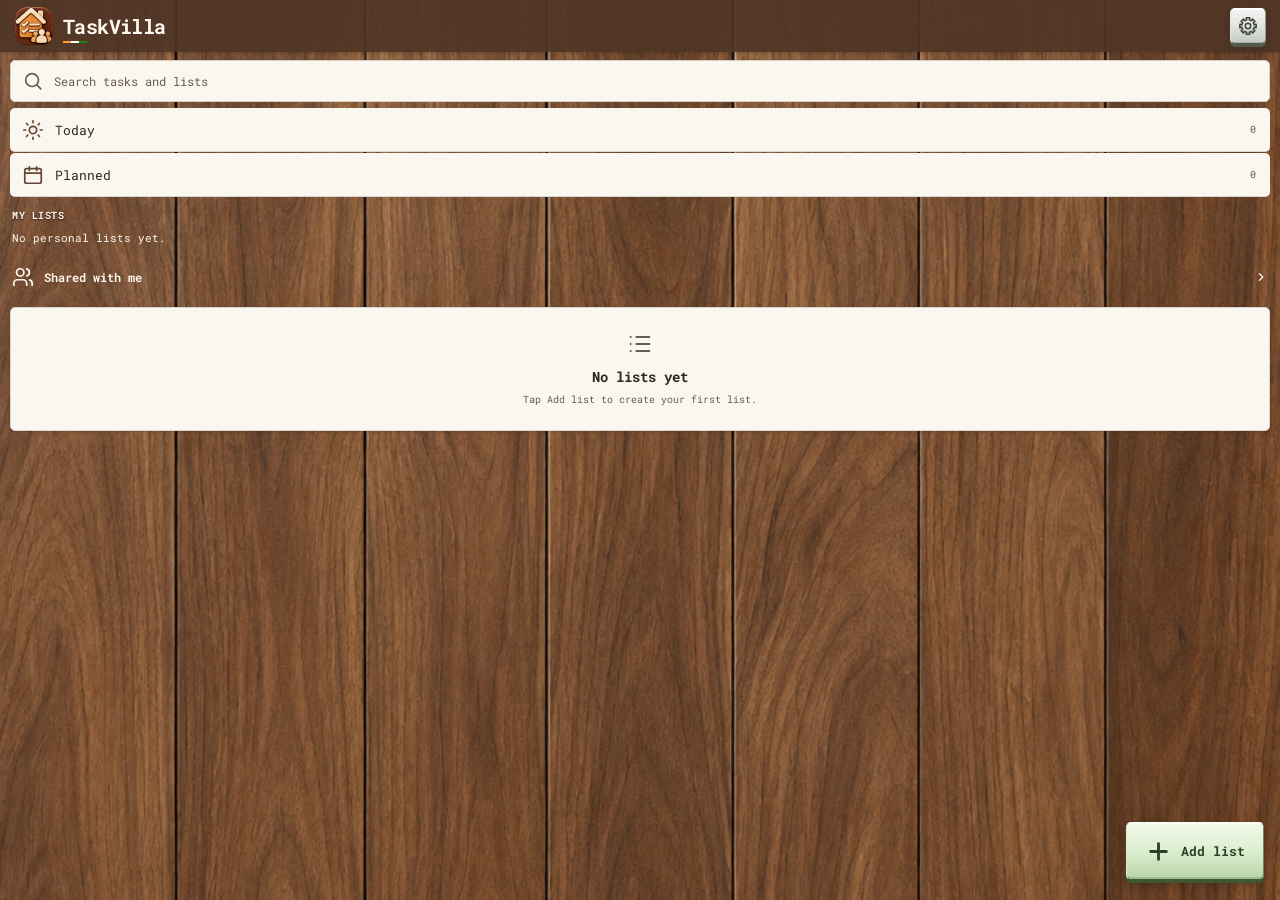
==== android/assets/ui/index.html @ 95e81602 "Publish Android application source and preserved versioned APKs" ====
<!doctype html>
<html lang="en">
<head><meta name="author" content="Aniruddha DuttaChowdhury"><meta name="application-name" content="TaskVilla"><meta name="application-id" content="app.adc.taskvilla"><meta charset="utf-8"><meta name="viewport" content="width=device-width,initial-scale=1"><title>TaskVilla — Mobile UI review</title><link rel="icon" href="assets/taskvilla-icon.png"><link rel="stylesheet" href="styles.css"></head>
<body>
<div id="app"></div>
<script src="assets/emoji-catalogue.js"></script>
<script src="app.js"></script>
</body></html>
---- android/assets/ui/styles.css ----
@font-face{font-family:'Roboto Mono';src:url('assets/fonts/RobotoMono-Variable.ttf') format('truetype');font-style:normal;font-weight:100 700;font-display:swap}
:root{--saffron:#ff9933;--green:#138808;--navy:#000080;--ink:#19251f;--muted:#667269;--line:#e4e9e1;--primary:#a94b00;--white:#fff}
*{box-sizing:border-box}body{margin:0;background:#e9ece7;color:var(--ink);font-family:'Roboto Mono',monospace}button,input,textarea,select{font:inherit}button{cursor:pointer}button,input,textarea,select{outline-offset:3px}button:focus-visible,input:focus-visible,textarea:focus-visible,select:focus-visible{outline:2px solid var(--navy)}button{color:inherit}#app{display:flex;align-items:center;flex-direction:column;padding:18px 0 30px}.preview-tools{display:flex;align-items:center;justify-content:space-between;width:390px;gap:10px;margin-bottom:12px;font-size:10px;color:#526055;letter-spacing:1px}.preview-tools select{max-width:170px;border:1px solid #ccd5c9;padding:7px;border-radius:6px;background:white;font-size:12px;letter-spacing:0}
.device{width:390px;height:844px;border-radius:32px;overflow:hidden;position:relative;background:linear-gradient(180deg,#ff9933 0,#ffb56b 115px,#fff7ed 185px,#fff 310px,#f4f9f2 70%,#e3f0df 100%);box-shadow:0 20px 70px #17351e25;border:1px solid #d0dacd}.status{height:48px;padding:14px 24px 0;display:flex;align-items:flex-start;justify-content:space-between;font-size:12px;color:#17251b}.status span{display:flex;align-items:center;gap:5px}.ic{display:inline-block;width:22px;height:22px;vertical-align:middle;flex-shrink:0}.ic.sm{width:14px;height:14px}.ic.xl{width:42px;height:42px}.mobile-content{height:calc(100% - 48px);overflow:auto;scrollbar-width:none;padding-bottom:40px}.mobile-content::-webkit-scrollbar{display:none}.home-indicator{position:absolute;bottom:10px;left:145px;width:100px;height:4px;border-radius:4px;background:#62746170;pointer-events:none}.mobile-header,.brand-header{display:flex;align-items:center;gap:10px;padding:12px 18px 15px;min-height:68px}.mobile-header h1,.brand-header h1{font-size:23px;font-weight:720;letter-spacing:-.6px;flex:1;margin:0}.icon-btn{width:40px;height:40px;border:0;border-radius:10px;background:transparent;display:flex;justify-content:center;align-items:center}.icon-btn:hover{background:#ffffff65}.icon-spacer{width:20px}.brand-header img{height:36px;width:36px;border-radius:10px}.brand-header{padding:12px 22px 20px}.brand-header h1{font-size:25px}.search-entry{display:flex;align-items:center;gap:10px;margin:0 20px 22px;border:1px solid #fff9;border-radius:10px;background:#ffffffc9;padding:12px;width:350px;text-align:left;font-size:13px;color:#667269}.nav-section,.section-label{display:block;font-size:10px;letter-spacing:1.6px;font-weight:750;color:#667269;margin:19px 22px 9px}.navigation-row{display:flex;align-items:center;gap:12px;background:transparent;border:0;width:100%;text-align:left;padding:11px 22px;font-size:15px;min-height:50px}.navigation-row>span:nth-child(2){flex:1}.navigation-row small{background:#e4ebe0;border-radius:8px;padding:3px 7px;font-size:11px}.navigation-row:hover{background:#fff7ed}.nav-symbol{width:30px;height:30px;display:flex;align-items:center;justify-content:center;color:#a94b00}.nav-symbol.green{color:#138808;background:#e5f1df;border-radius:8px}.mini-members{display:flex}.avatar{width:29px;height:29px;object-fit:cover;border-radius:50%;border:2px solid white;flex-shrink:0}.avatar.sm{width:25px;height:25px}.avatar.lg{width:47px;height:47px}.mini-members .avatar+.avatar{margin-left:-9px}.section-link{margin:17px 20px 8px;width:350px;display:flex;align-items:center;gap:10px;border:0;border-top:1px solid var(--line);padding:20px 0 6px;background:transparent;font-size:14px;font-weight:650}.section-link .ic:last-child{margin-left:auto}.add-list{border:0;background:transparent;display:flex;gap:12px;align-items:center;color:#a94b00;font-weight:650;font-size:14px;padding:17px 24px}.quiet-footer{text-align:center;font-size:11px;color:#667269;margin:24px 0}.list-caption,.context-label{font-size:12px;margin:0 24px 20px;color:#526347}.context-label{margin-bottom:12px}.list-stack{padding:0 14px}.inline-add{display:flex;align-items:center;gap:11px;background:#ffffffea;border:1px solid white;padding:14px 12px;width:100%;text-align:left;border-radius:9px;margin-bottom:10px;font-size:14px;color:#60705f;min-height:49px}.task-row{display:flex;gap:10px;align-items:center;background:#fffffff2;border:1px solid #e0e8dc;border-radius:8px;margin-bottom:5px;min-height:48px;padding:9px 10px}.check{display:flex;align-items:center;justify-content:center;width:22px;height:22px;background:white;border:1.4px solid #839180;border-radius:5px;flex-shrink:0;padding:0}.check.checked{background:#138808;border-color:#138808;color:white}.check .ic{width:17px;height:17px}.task-text{flex:1;min-width:0;text-align:left;background:transparent;border:0;padding:3px 0}.task-text strong{font-size:14px;font-weight:540;line-height:1.3;display:block;overflow-wrap:anywhere}.task-text small{display:flex;align-items:center;gap:4px;font-size:10px;color:#71806a;margin-top:5px}.star{width:32px;height:32px;font-size:27px;border:0;background:transparent;color:#839180;padding:0;flex-shrink:0}.star.on{color:#b36500}.done .task-text strong{text-decoration:line-through;color:#8b9588}.done{background:#f4f8f1db}.completed-heading{border:0;background:#edf5e8b3;border-radius:5px;padding:7px 10px;color:#45603a;font-size:11px;margin:16px 0 8px;display:flex;align-items:center;gap:6px}.list-bottom{display:flex;gap:8px;align-items:center;justify-content:center;border:0;background:transparent;color:#116c08;font-size:12px;margin:22px auto}.empty-message{text-align:center;color:#71836b;padding:85px 20px}.empty-message h2{font-size:20px}.empty-message p{font-size:13px}.detail-sheet{margin:0 18px;padding:0 4px}.detail-field{display:flex;gap:12px;padding:13px 0;border-bottom:1px solid var(--line)}.field-icon{color:#34542b;padding-top:2px;width:24px}.detail-field>div{flex:1;min-width:0}.detail-field label{font-size:12px;color:#526347;display:block;margin:0 0 6px}.detail-field input:not([type=file]),.detail-field select,.detail-field textarea{display:block;width:100%;border:0;background:#ffffff8f;border-radius:5px;padding:7px 4px;color:#19251f;font-size:14px;min-height:32px}.detail-field textarea{resize:vertical;min-height:49px;line-height:1.45}.task-title-edit{display:flex;gap:12px;align-items:center;margin:17px 22px}.task-title-edit input{background:transparent;border:0;width:100%;font-weight:700;font-size:20px;padding:6px 0}.large-input{border:1px solid #d7e0d1;background:#fff;border-radius:8px;padding:13px 12px;width:100%;font-size:16px;margin:8px 0;min-height:47px}.important-option{display:flex;align-items:center;gap:9px;font-size:12px;margin:12px 0}.important-option span{font-size:21px;color:#b36500}input[type=checkbox]{accent-color:#138808;width:20px;height:20px}.file-picker{position:relative;border:1px dashed #a6b59f;padding:10px;border-radius:6px;color:#138808!important;font-size:13px!important;overflow:hidden}.file-picker input{position:absolute;inset:0;opacity:0;width:100%;cursor:pointer}.sticky-action{padding:17px 22px 22px;background:#e8f2e3}.button-primary{border:0;border-radius:9px;background:#a94b00;color:white;font-weight:650;font-size:14px;min-height:47px;padding:13px 15px;display:flex;justify-content:center;align-items:center;gap:9px;width:100%;margin:10px 0}.delete-task{display:flex;gap:10px;align-items:center;border:0;background:transparent;color:#ae3124;padding:18px 0;font-size:13px}.page-intro{font-size:13px;line-height:1.6;color:#65735e;margin:0 24px 22px}.detail-sheet .page-intro{margin:0 0 20px}.notice-card{display:flex;align-items:flex-start;gap:12px;background:#f0f7eb;border:1px solid #d5e7cb;margin:19px 20px;border-radius:10px;padding:14px;color:#2c5320}.notice-card p{margin:0;font-size:12px;line-height:1.6}.detail-sheet .notice-card{margin:20px 0}.helper{font-size:11px;color:#65735e;line-height:1.7;margin:14px 0}.colour-options{display:flex;gap:18px;padding:14px 0 20px}.colour{height:29px;width:29px;border:2px solid white;border-radius:50%}.colour.saffron{background:#ff9933}.colour.green{background:#138808}.colour.navy{background:#000080}.colour.selected{outline:2px solid #a94b00;outline-offset:3px}.detail-sheet .section-label{margin:22px 0 10px}.icon-options{display:grid;grid-template-columns:repeat(4,1fr);gap:9px;margin:12px 0 27px}.icon-options button{border:1px solid #dfe7da;background:#f5f8f1;border-radius:10px;padding:13px;color:#34542b}.icon-options .selected{border-color:#a94b00;background:#fff0db;color:#a94b00}.share-switch{display:flex;align-items:center;gap:10px;border-top:1px solid var(--line);border-bottom:1px solid var(--line);padding:18px 0;font-size:14px}.share-switch input{margin-left:auto}.feature-symbol{color:#138808;margin:30px 0 17px}.detail-sheet h2{font-size:24px;letter-spacing:-.7px}.invite-code{padding:21px;background:#fff2e2;border-radius:10px;border:1px solid #edd8ba;margin-bottom:22px}.invite-code small{font-size:10px;letter-spacing:1px;color:#855a2d}.invite-code strong{display:block;color:#000080;font-size:29px;letter-spacing:4px;margin-top:12px}.plain-action,.plain-row{display:flex;align-items:center;gap:10px;justify-content:space-between;width:100%;background:transparent;border:0;border-bottom:1px solid var(--line);padding:17px 0;font-size:13px}.plain-row strong{margin-left:auto;font-size:12px;color:#138808}.member-entry{display:flex;align-items:center;gap:12px;padding:18px 0;border-bottom:1px solid var(--line)}.member-entry strong{font-size:13px;flex:1;font-weight:600}.member-entry small{color:#667269;font-size:11px}.member-entry>div small{display:block;margin-top:5px}.member-entry .avatar{width:38px;height:38px}.onboarding{padding:25px 26px}.onboarding>img:first-child{width:47px;height:47px}.onboarding h1{font-size:37px;line-height:1.15;letter-spacing:-1.2px}.onboarding p{font-size:14px;line-height:1.6;color:#4b6043}.onboarding .hero-art{width:100%;height:245px;object-fit:contain;margin:5px 0}.onboarding h2{font-size:21px}.signin-logo{width:54px;height:54px;margin:30px 0 12px}.toast{position:fixed;bottom:35px;max-width:350px;background:#24451b;color:white;padding:14px 20px;border-radius:10px;z-index:10;font-size:13px}
body.capture{width:390px;height:844px;overflow:hidden;background:white}.capture #app{padding:0}.capture .device{border:0;border-radius:0;box-shadow:none}
@media(max-width:430px){body{background:white}#app{padding:0}.preview-tools{width:100%;padding:8px 10px;margin:0;background:#f4f7f0}.device{width:100vw;height:calc(100dvh - 47px);min-height:650px;border-radius:0;border:0;box-shadow:none}.search-entry,.section-link{width:calc(100% - 40px)}.home-indicator{left:calc(50% - 50px)}}

.sticky-action{position:absolute;bottom:20px;left:0;right:0;padding:8px 22px;background:#e8f2e3f5;z-index:5;border-top:1px solid #dce8d6}.inner-screen:has(.sticky-action) .mobile-content{padding-bottom:130px}.list-screen .mobile-header h1{color:var(--list-accent)}.detail-field{padding:11px 0}

.join-list-button{display:flex;align-items:center;gap:10px;width:calc(100% - 40px);margin:18px 20px 5px;padding:13px;border:1px solid #b6cdb0;border-radius:9px;background:#f0f8eb;color:#116c08;font-size:13px;font-weight:650;text-align:left}.sample-invitation-link{display:flex;align-items:center;gap:6px;margin:3px 22px 12px;padding:8px 0;background:transparent;border:0;font-size:11px;color:#64765b}.pending-list-row{display:flex;gap:12px;align-items:center;width:calc(100% - 40px);margin:10px 20px;padding:14px;border:1px solid #edcd9c;background:#fff3e2;border-radius:9px;text-align:left;color:#875015}.pending-list-row span{flex:1;font-size:14px}.pending-list-row small{display:block;margin-top:4px;font-size:11px}.code-input{letter-spacing:4px;font-size:23px;text-transform:uppercase}.field-error{font-size:12px;color:#a52d21;line-height:1.5;min-height:18px;margin:5px 0}.invitation-card{border:1px solid #d9e5d2;border-radius:12px;background:#ffffffa6;padding:18px;margin:17px 0}.invitation-card .feature-symbol{margin:0;color:#138808}.invitation-card h2{margin:14px 0 18px}.invitation-owner{display:flex;gap:10px;align-items:center}.invitation-owner strong{display:block;font-size:13px}.invitation-owner small{display:block;font-size:11px;color:#667269;margin-top:4px}.permission-summary{display:flex;gap:10px;border-top:1px solid #e0e9db;padding-top:15px;margin-top:18px;color:#34582b}.permission-summary strong{font-size:12px}.permission-summary p{font-size:12px;line-height:1.6;margin:6px 0 0}.status-badge{width:76px;height:76px;display:flex;justify-content:center;align-items:center;border-radius:50%;margin:28px 0 23px}.status-badge.pending{background:#fff0d5;color:#945700}.status-badge.approved{background:#dcefd3;color:#138808}.status-badge.unavailable{background:#f7e5dd;color:#a94722}.request-summary{border:1px solid #dbe4d5;border-radius:10px;padding:18px;background:#ffffffad}.request-summary>strong{display:block;margin-bottom:15px}.request-summary span{display:flex;justify-content:space-between;font-size:12px;padding:9px 0;color:#65735e}.request-summary b{color:#34582b;font-weight:600}.simulate-button{border:1px solid #aebca7;background:white;border-radius:6px;padding:6px;font-size:10px;color:#34582b;letter-spacing:0}.preview-tools:has(.simulate-button){flex-wrap:wrap}.sticky-action .plain-action{justify-content:center;border:0;padding:8px;color:#65735e}

.mobile-header h1{font-size:20px;min-width:0;overflow-wrap:anywhere}.detail-sheet h2{font-size:22px}.status-badge+h2{font-size:21px}.plain-row strong{font-size:11px}.member-entry strong{min-width:0;overflow-wrap:anywhere}.preview-tools{letter-spacing:0}.onboarding h1{font-size:33px}

/* Installed Android review build uses the real system status/navigation bars. */
body{background:#fff}#app{padding:0;display:block}.device{width:100vw;height:100dvh;min-height:0;border-radius:0;border:0;box-shadow:none}.device .status,.home-indicator{display:none}.mobile-content{height:100%;padding-bottom:25px}.sticky-action{bottom:0}.preview-tools{display:none}.inner-screen:has(.sticky-action) .mobile-content{padding-bottom:150px}.mobile-header{padding-top:14px}.notice-card p{overflow-wrap:anywhere}

/* taskvilla 0.2: compact mobile rhythm; keep practical touch targets. */
.brand-header{padding:8px 16px 10px;gap:9px;min-height:54px}.brand-header h1{font-size:22px}.brand-header img{width:30px;height:30px}.mobile-header{padding:7px 12px 8px;min-height:54px;gap:7px}.mobile-header h1{font-size:18px}.icon-btn{width:40px;height:40px}.search-entry{margin:0 16px 10px;padding:9px 11px;width:calc(100% - 32px);font-size:12px;min-height:42px}.nav-section{margin:12px 18px 5px;font-size:9px;letter-spacing:1px}.navigation-row{padding:7px 16px;gap:9px;min-height:44px;font-size:13px}.nav-symbol{width:27px;height:27px}.navigation-row small{font-size:10px;padding:2px 5px}.section-link{margin:10px 16px 3px;padding:13px 0 5px;width:calc(100% - 32px);font-size:12px}.mobile-content{padding-bottom:24px}.navigation-screen .mobile-content,.shared-lists-screen .mobile-content{padding-bottom:100px}.create-list-fab{position:absolute;bottom:22px;right:18px;z-index:8;width:56px;height:56px;display:flex;align-items:center;justify-content:center;border:0;border-radius:18px;background:#138808;color:white;box-shadow:0 5px 15px #183d2840}.create-list-fab .ic{width:27px;height:27px}.empty-inline{margin:7px 19px;font-size:11px;color:#697663}.first-run-empty{text-align:center;padding:24px 28px;color:#596e4c}.first-run-empty>.ic{width:33px;height:33px;color:#138808}.first-run-empty h2{font-size:15px;line-height:1.5;margin:12px 0 6px}.first-run-empty p{font-size:11px;line-height:1.6;margin:0}.local-owner{display:flex;align-items:center;justify-content:center;width:30px;height:30px;border-radius:50%;background:#e7f2e0;color:#138808}.list-caption,.context-label{font-size:10px;margin:0 18px 10px}.list-stack{padding:0 10px}.inline-add{min-height:44px;padding:10px;font-size:12px;margin-bottom:6px}.task-row{min-height:44px;padding:7px 9px;gap:8px;margin-bottom:3px;border-radius:7px}.task-text strong{font-size:12px}.task-text small{font-size:9px;margin-top:3px}.star{font-size:24px;width:32px;height:32px}.detail-sheet{margin:0 14px;padding:0 3px}.detail-field{padding:8px 0;gap:9px}.detail-field label{font-size:10px;margin-bottom:3px}.detail-field input:not([type=file]),.detail-field select,.detail-field textarea{font-size:12px;padding:5px 3px;min-height:32px}.detail-field textarea{min-height:40px}.task-title-edit{margin:10px 17px;gap:9px}.task-title-edit input{font-size:17px;padding:4px 0}.large-input{font-size:13px;padding:10px;min-height:42px;margin:5px 0}.important-option{font-size:11px;margin:7px 0}.button-primary{min-height:44px;padding:10px 12px;font-size:12px;margin:6px 0}.sticky-action{padding:6px 16px}.inner-screen:has(.sticky-action) .mobile-content{padding-bottom:100px}.detail-sheet h2{font-size:18px;margin:14px 0 10px}.page-intro{font-size:11px;line-height:1.5;margin:0 18px 14px}.helper{font-size:10px;line-height:1.6;margin:10px 0}.detail-sheet .section-label{margin:13px 0 6px;font-size:9px;letter-spacing:1px}.colour-options{padding:10px 0 12px;gap:16px}.icon-options{gap:7px;margin:9px 0 15px}.icon-options button{padding:10px}.share-switch{padding:12px 0;font-size:12px}.plain-action,.plain-row{padding:12px 0;font-size:12px}.notice-card{margin:14px 16px;padding:11px;gap:9px}.notice-card p{font-size:10px;line-height:1.6}.detail-sheet .notice-card{margin:13px 0}.member-entry{padding:12px 0;gap:9px}.member-entry strong{font-size:12px}.member-entry small{font-size:10px}.feature-symbol{margin:16px 0 12px}.empty-message{padding:35px 18px}.empty-message h2{font-size:16px}.empty-message p{font-size:11px;line-height:1.6}.join-list-button{margin:12px 16px;width:calc(100% - 32px);padding:11px;font-size:11px}.file-picker{padding:8px;font-size:11px!important}.delete-task{padding:13px 0;font-size:12px}.completed-heading{margin:10px 0 5px}.onboarding{padding:17px 20px}.onboarding h1{font-size:28px}.onboarding p{font-size:12px}.onboarding .hero-art{height:190px}.signin-logo{margin:15px 0 8px}

.appearance-choice{display:flex;align-items:center;gap:12px;width:100%;padding:10px 12px;background:#fff9;border:1px solid #dce5d7;border-radius:9px;text-align:left;min-height:48px;font-size:12px}.appearance-choice .choice-text{flex:1}.appearance-choice small{display:block;font-size:10px;color:#62715b;margin-top:3px}.appearance-icon{width:31px;display:flex;align-items:center;justify-content:center}.list-emoji{font-family:'Noto Color Emoji','Segoe UI Emoji',sans-serif;font-size:23px;line-height:1.2;display:inline-block}.appearance-icon .list-emoji{font-size:28px}.appearance-swatch{width:26px;height:26px;border:1px solid #0002;border-radius:8px;flex-shrink:0}.palette-overlay{position:absolute;inset:0;background:#14220f66;z-index:30;display:flex;align-items:flex-end;padding:8px}.palette-dialog{width:100%;max-height:calc(100% - 12px);display:flex;flex-direction:column;background:#f9fcf7;border-radius:18px;padding:12px;box-shadow:0 8px 35px #17271340;overflow:auto}.palette-header{display:flex;align-items:center;gap:8px}.palette-header h2{flex:1;font-size:15px;margin:0;letter-spacing:-.5px}.palette-header .icon-btn{font-size:26px;flex-shrink:0}.emoji-scroll{overflow:auto;min-height:90px;max-height:330px;flex:1}.emoji-scroll h3{font-size:10px;margin:12px 1px 6px;color:#607453}.emoji-grid{display:grid;grid-template-columns:repeat(6,1fr);gap:3px}.emoji-choice{font-family:'Noto Color Emoji','Segoe UI Emoji',sans-serif;border:1px solid #e2e9dc;background:#fff;border-radius:8px;min-width:0;min-height:44px;font-size:25px;padding:4px}.keyboard-emoji{border-top:1px solid #dfe9d8;margin-top:10px;padding-top:9px}.keyboard-emoji label{font-size:10px;color:#607453}.keyboard-emoji>div{display:flex;gap:6px;align-items:center}.keyboard-emoji input{font-family:'Roboto Mono','Noto Color Emoji',monospace;min-width:0;font-size:11px}.picker-use{border:0;background:#138808;color:white;padding:9px;border-radius:7px;font-size:11px;min-height:42px}.keyboard-emoji small{color:#ae3424;font-size:10px}.colour-grid{display:grid;grid-template-columns:repeat(6,1fr);gap:6px;padding:10px 0 14px}.palette-swatch{width:100%;aspect-ratio:1;min-height:42px;border:1px solid #0002;border-radius:9px}.palette-swatch:focus-visible{outline:3px solid #000080}.custom-colour{display:flex;align-items:center;gap:8px;padding:10px 0;border-top:1px solid #dfe9d8}.colour-preview{width:30px;height:30px;border-radius:7px;border:1px solid #0002;flex-shrink:0}.custom-colour label{font-size:10px;flex:1}.custom-colour input{width:95px;padding:9px 6px;border:1px solid #cfddc5;border-radius:7px;font-size:12px;background:white}.colour-slider{display:flex;align-items:center;gap:8px;font-size:10px;margin:8px 0}.colour-slider input{flex:1;min-width:0;accent-color:#138808}.colour-slider output{width:25px;text-align:right}.nav-symbol.list-custom-symbol{background:var(--badge-colour);border:1px solid var(--badge-border);border-radius:8px}.list-screen .mobile-header{border-bottom:3px solid var(--list-colour)}.brand-header img{object-fit:contain;border-radius:7px}.onboarding>img:first-child,.signin-logo{object-fit:contain}
/* taskvilla 0.4: compact Wunderlist rhythm, wood and quiet paper surfaces. */
:root{--ink:#30251f;--muted:#6b5a4e;--line:#d8cfc4;--primary:#654633}
.device{background:#805738 url('assets/taskvilla-wood.png') center/cover;color:#fff8ef}
.mobile-header,.brand-header{background:#503526e8;color:#fff8ef;min-height:50px;padding:5px 10px;box-shadow:0 1px 3px #24140c35}
.brand-header{position:relative;padding:6px 14px}.brand-header:after{content:'';position:absolute;left:54px;bottom:6px;width:24px;height:2px;background:linear-gradient(90deg,#ff9933 0 33%,#fff 33% 66%,#138808 66%)}
.brand-header h1{font-size:20px}.mobile-header h1{font-size:16px}.brand-header img{width:30px;height:30px}.icon-btn:hover{background:#ffffff18}
.search-entry{margin:8px 10px 6px;width:calc(100% - 20px);min-height:40px;border-radius:3px;border:1px solid #d8cfc4;background:#faf7f1;color:#6b5a4e}
.navigation-row{background:#faf7f1;color:#30251f;margin:0 10px;width:calc(100% - 20px);border-bottom:1px solid #ded6cc;min-height:44px;padding:6px 9px;gap:9px}
.navigation-row:hover{background:#eee7dc}.navigation-row small{background:transparent;color:#6b5a4e}.navigation-row .local-badge{font-size:9px;border:1px solid #d5cabc;border-radius:3px}.nav-symbol{color:#654633}.nav-symbol.list-custom-symbol{border-radius:3px}
.nav-section{font-size:10px;color:#fff8ef;text-shadow:0 1px 2px #321e13;margin:12px 12px 5px;letter-spacing:.5px}
.section-link{margin:10px 10px 0;width:calc(100% - 20px);padding:9px 2px 6px;min-height:40px;border:0;color:#fff8ef}
.empty-inline{font-size:11px;color:#fff8ef;margin:8px 12px}.first-run-empty{margin:16px 10px;padding:16px 12px;background:#503526db;color:#fff8ef;border-radius:3px}.first-run-empty>.ic{color:inherit;width:26px;height:26px}.first-run-empty h2{margin:7px 0 4px;font-size:13px}.first-run-empty p{font-size:10px}
.create-list-fab{border-radius:50%;background:#503526;border:1px solid #a88c76;color:#fff8ef;width:54px;height:54px;bottom:18px;right:16px}
.inner-screen .detail-sheet{margin:8px 10px;background:#faf7f1;color:#30251f;padding:8px 10px;border-radius:3px;box-shadow:0 1px 3px #24140c35}
.detail-sheet h2{font-size:16px}.context-label,.list-caption{color:inherit;margin:7px 12px 8px;font-size:10px}.detail-field{padding:7px 0;gap:8px}.detail-field label,.field-icon,.helper,.page-intro,.plain-row strong,.member-entry small{color:#6b5a4e}.detail-field input:not([type=file]),.detail-field select,.detail-field textarea{background:#fffdf8;color:#30251f;border-radius:2px}.detail-field textarea{min-height:34px}
.large-input{border-radius:3px;background:#fffdf8;border-color:#d8cfc4;color:#30251f;min-height:40px;font-size:12px}.appearance-choice{border-radius:3px;background:#fffdf8;border-color:#d8cfc4;padding:8px;min-height:44px;margin-bottom:5px}.appearance-choice small{color:#6b5a4e}
.sticky-action{background:#503526f5;border-color:#83634c;padding:5px 10px}.button-primary{background:#654633;color:#fff8ef;border:1px solid #9a7c67;border-radius:3px;min-height:44px;margin:0}.picker-use{background:#654633;color:#fff8ef}.share-switch input,input[type=checkbox],.colour-slider input{accent-color:#654633}
.notice-card{background:#eee8de;border-color:#d8cfc4;color:#4e3b2c;border-radius:3px;padding:9px}.notice-card p{font-size:10px}.local-owner{background:#e6dace;color:#654633}.join-list-button{background:#faf7f1;border-color:#d8cfc4;color:#30251f;border-radius:3px}.feature-symbol{color:#654633}.file-picker{color:#654633!important;border-color:#b3a492;border-radius:3px}
.empty-message{margin:8px 10px;padding:22px 12px;background:#503526db;color:#fff8ef;border-radius:3px}.empty-message h2{margin:9px 0 6px;font-size:14px}.empty-message .ic{width:28px;height:28px}.empty-message p{font-size:10px;margin:0}.detail-sheet .empty-message{margin:0;background:transparent;color:#6b5a4e}
.task-title-edit{margin:8px 10px;padding:9px 10px;border-radius:3px;background:#faf7f1;color:#30251f}.task-title-edit input{font-size:15px}.toast{background:#30251f;color:#fff8ef;border-radius:3px;font-size:11px}
.palette-dialog{background:#faf7f1;color:#30251f;border-radius:10px}.palette-dialog .helper,.palette-dialog h3,.keyboard-emoji label{color:#6b5a4e}.palette-dialog .large-input{color:#30251f;background:#fffdf8}.palette-swatch:focus-visible{outline-color:#654633}
/* List colour belongs to the banner only. */
.list-themed .mobile-header{background:var(--list-colour);color:var(--list-foreground);border-bottom:0;box-shadow:0 1px 3px #24140c35}
.list-themed .mobile-header h1{color:var(--list-foreground)}
.banner-list-icon{display:flex;align-items:center;justify-content:center;flex-shrink:0;width:27px}.banner-list-icon .list-emoji{font-size:24px}
.list-screen .mobile-content{padding-bottom:100px}.list-stack{padding:0 10px}.task-row{background:#faf7f1;color:#30251f;border:1px solid #ded6cc;border-radius:3px;min-height:44px;padding:5px 8px;margin-bottom:2px}.task-text small{color:#6b5a4e}.star{color:#8c7d6e}.star.on{color:#865500}.check{background:#fffdf8;border-color:#9c8f80;border-radius:3px}.check.checked{background:#654633;border-color:#654633;color:#fff8ef}.done{background:#eee8de}.done .task-text strong{color:#6b5a4e}
.context-label,.list-caption{color:#fff8ef;background:#503526d9;margin:6px 10px;padding:5px 8px;border-radius:3px;font-size:10px}
.completed-heading{background:#faf7f1;color:#6b5a4e;border-radius:3px;min-height:36px;margin:8px 0 4px}.section-label{color:#6b5a4e}
.floating-add{width:auto;min-width:132px;height:58px;border-radius:29px;padding:0 18px;gap:9px;background:#fff8ef;color:#503526;border:2px solid #503526;box-shadow:0 4px 15px #24140c66;display:flex;font-weight:700;font-size:13px}.floating-add .ic{width:27px;height:27px;stroke-width:2.5}
.empty-message{max-width:none;margin:12px 10px;padding:22px 14px;background:#faf7f1;color:#6b5a4e;border:1px solid #ded6cc;box-shadow:0 1px 3px #24140c35}.empty-message h2{color:#30251f}.empty-message p{line-height:1.6}.list-stack .empty-message{margin:8px 0}
.sticky-action .button-primary{background:#654633;color:#fff8ef;border:1px solid #9a7c67;border-radius:3px;min-height:44px;font-size:12px;font-weight:650;padding:10px 12px}
.email-entry{display:flex;gap:7px;align-items:center}.email-entry input{flex:1;min-width:0}.email-add{min-width:44px;height:42px;background:#654633;color:#fff8ef;border:0;border-radius:3px}.pending-email{display:flex;align-items:center;gap:8px;padding:8px 0;border-bottom:1px solid #ded6cc;font-size:11px}.pending-email>span{flex:1;min-width:0;overflow-wrap:anywhere}.pending-email small{display:block;font-size:9px;color:#6b5a4e;margin-top:3px}.pending-email .icon-btn{font-size:23px}.invitees-section .field-error{font-size:10px;min-height:0;margin:3px 0}

.list-themed .mobile-header .star{color:var(--list-foreground)}


/* v0.7: five-pixel boxes, flat list items and bevels only on action buttons. */
.navigation-row,.task-row,.detail-sheet,.task-title-edit,.empty-message,.notice-card,.search-entry,.large-input,.appearance-choice,.file-picker,.join-list-button,.context-label,.palette-dialog,.emoji-choice,.palette-swatch,.custom-colour input,.colour-preview,.appearance-swatch,.check,.confirm-dialog{border-radius:5px}
.detail-field input:not([type=file]),.detail-field select,.detail-field textarea{border-radius:5px}
.navigation-row,.task-row,.task-text,.appearance-choice,.search-entry,.section-link,.plain-action,.completed-heading,.join-list-button,.delete-task{background-image:none;box-shadow:none}
.navigation-row{border:0;border-bottom:1px solid #ded6cc}.list-stack{padding-top:8px}
.button-primary,.sticky-action .button-primary,.email-add,.picker-use,.icon-btn{border-radius:5px;background-image:linear-gradient(to bottom,rgba(255,255,255,.22),rgba(255,255,255,.04) 48%,rgba(0,0,0,.12));box-shadow:inset 0 1px 0 rgba(255,255,255,.5),inset 0 -1px 0 rgba(0,0,0,.2),0 2px 3px rgba(36,20,12,.28);border-top:1px solid rgba(255,255,255,.45);border-left:1px solid rgba(255,255,255,.25);border-right:1px solid rgba(36,20,12,.35);border-bottom:1px solid rgba(36,20,12,.5)}
.floating-add{border-radius:5px;background-image:linear-gradient(to bottom,#fffdf8,#f8ede0 48%,#ddc7b0);border-top-color:#fffdf8;border-left-color:#f1e0cc;border-right-color:#6e513d;border-bottom-color:#503526;box-shadow:inset 0 2px 0 #ffffffcc,inset 0 -2px 0 #84654b55,0 5px 10px #24140c66}
.button-primary:active,.email-add:active,.picker-use:active,.icon-btn:active,.floating-add:active{box-shadow:inset 0 2px 4px #24140c55,0 1px 1px #24140c33;transform:translateY(1px)}
button:focus-visible{outline:2px solid #b89168;outline-offset:2px}
.star{display:flex;align-items:center;justify-content:center;line-height:1;margin:0;padding:0}.star .ic{width:23px;height:23px;display:block}.star.on .ic{fill:currentColor}.mobile-header>.star{width:40px;height:40px;align-self:center}.task-row>.star{align-self:center}
.row-share-marker{display:flex;align-items:center;justify-content:center;color:#654633;flex-shrink:0}.row-share-marker .ic{width:18px;height:18px}
.confirm-overlay{position:absolute;inset:0;background:#24140c88;z-index:40;display:flex;align-items:center;justify-content:center;padding:18px}.confirm-dialog{background:#faf7f1;color:#30251f;width:100%;max-width:350px;padding:18px;box-shadow:0 8px 30px #24140c66}.confirm-dialog h2{font-size:16px;margin:0 0 10px}.confirm-dialog p{font-size:12px;line-height:1.6;margin:0 0 16px;overflow-wrap:anywhere}.confirm-actions{display:flex;gap:10px}.confirm-actions button{flex:1}.danger-action{background-color:#873c2a!important;color:#fff8ef}

.header-actions{display:flex;align-items:center;gap:4px;flex-shrink:0}.header-actions .star{width:40px;height:40px}.delete-list,.delete-task.button-primary{margin:12px 0 4px;justify-content:center;min-height:44px}.list-themed .header-actions .star{color:var(--list-foreground)}

.nav-symbol.list-custom-symbol,.invitation-card,.request-summary,.invite-code,.pending-list-row{border-radius:5px}

/* v0.8: reference-inspired list affordance, draggable order and visible validation. */
.enter-list-icon{display:flex;align-items:center;justify-content:center;width:25px;color:#654633;flex-shrink:0}.enter-list-icon .ic{width:22px;height:22px}
.drag-handle{display:flex;align-items:center;justify-content:center;flex-shrink:0;width:22px;height:32px;padding:0;border:0;background:transparent;color:#8c7d6e;touch-action:none;user-select:none;cursor:grab;box-shadow:none}.drag-handle .ic{width:16px;height:20px}.task-row.dragging{outline:2px solid #b89168;box-shadow:0 3px 8px #24140c44;opacity:.85}.task-row{touch-action:pan-y}.drag-handle:active{cursor:grabbing}
.button-primary,.sticky-action .button-primary,.floating-add{background-color:#fff8ef;background-image:linear-gradient(to bottom,#fffdf8,#f8ede0 48%,#ddc7b0);color:#503526;border:1px solid;border-color:#fffdf8 #76543b #382215 #f1e0cc;box-shadow:inset 0 1px 0 #ffffffcc,inset 0 -2px 0 #84654b66,0 3px 0 #382215,0 5px 8px #24140c55;min-height:44px;border-radius:5px}
.danger-action{background-color:#873c2a!important;background-image:linear-gradient(to bottom,#a45a45,#873c2a)!important;color:#fff8ef!important;border-color:#c38f7a #622716 #482012 #b9755f!important}
.sticky-action{padding:6px 10px 11px}.floating-add{bottom:20px}
.field-invalid,.field-invalid:focus{border:2px solid #b3261e!important;outline:none!important;box-shadow:0 0 0 1px #b3261e33!important}.task-title-edit:has(.field-invalid){border:1px solid #b3261e}.field-invalid::placeholder{color:#9b2922}
.refresh-indicator{position:absolute;top:56px;left:50%;transform:translateX(-50%);z-index:25;min-width:160px;padding:10px 12px;border:1px solid #b7a28e;border-radius:5px;background:#faf7f1;color:#503526;font-size:11px;text-align:center;box-shadow:0 2px 8px #24140c44;pointer-events:none}.mobile-content{overscroll-behavior-y:contain}

/* v0.9: subtle item separation, colour counts and visible mobile gestures. */
.navigation-row{margin-bottom:1px}.task-row{margin-bottom:4px}
.navigation-row .list-count-badge{display:flex;align-items:center;justify-content:center;min-width:30px;height:30px;padding:0 6px;border-radius:5px;border:1px solid #0002;font-size:11px;font-weight:700;flex-shrink:0;margin-left:auto}
.toast{left:50%;top:50%;bottom:auto;transform:translate(-50%,-50%);text-align:center;width:max-content;max-width:calc(100vw - 36px);box-shadow:0 4px 16px #24140c55}
.button-primary,.sticky-action .button-primary,.floating-add,.email-add{background-color:#d9edcc;background-image:linear-gradient(to bottom,#f1fae9,#deefd2 48%,#b9d4a8);color:#294122;border-color:#f4ffed #6e8b58 #3e5730 #dbeccd;box-shadow:inset 0 1px 0 #ffffffcc,inset 0 -2px 0 #65844b55,0 3px 0 #3e5730,0 5px 8px #24140c55}
.danger-action{background-color:#f4ceca!important;background-image:linear-gradient(to bottom,#fff0ee,#f7dad5 48%,#e4aaa2)!important;color:#742c24!important;border-color:#fff5f3 #a9665f #7e3f37 #f3d4d0!important;box-shadow:inset 0 1px 0 #ffffffcc,inset 0 -2px 0 #a6635955,0 3px 0 #7e3f37,0 5px 8px #24140c55}
.brand-header .icon-btn{background-color:#e8dbca;background-image:linear-gradient(#fff5e8,#cfb89e);color:#503526;border:1px solid;border-color:#fff6eb #a88464 #382215 #e9d5bd;box-shadow:inset 0 1px 0 #fff9,0 3px 0 #382215,0 5px 8px #24140c66;margin-bottom:4px;flex-shrink:0}
.settings-screen .mobile-content{display:flex;flex-direction:column}.author-credit{margin-top:auto;padding:24px 18px 18px;text-align:center;color:#fff6e9;display:flex;flex-direction:column;align-items:center;gap:6px}.author-label{font-size:10px;letter-spacing:1px;text-transform:uppercase;opacity:.85}.author-credit strong{font-size:12px;font-weight:600}.author-link{display:inline-flex;gap:6px;align-items:center;justify-content:center;color:#fff6e9;font-size:11px;text-underline-offset:3px;min-height:36px}.author-link .ic{width:14px;height:14px}
.task-row.dragging{visibility:hidden;opacity:1;outline:none;box-shadow:none}.task-drag-preview{position:fixed;z-index:100;pointer-events:none;touch-action:none;margin:0;opacity:1;background:#fffaf2;border:1px solid #b89168;box-shadow:0 8px 18px #24140c66;transform:scale(1.025);transform-origin:center;transition:box-shadow 150ms;will-change:top,left}.task-drag-preview.dropping{transition:top 180ms ease-out,left 180ms ease-out,transform 180ms ease-out,opacity 180ms ease-out}
.refresh-indicator{opacity:0;transform:translate(-50%,calc(-12px + var(--pull-offset,0px)));transition:opacity 220ms ease,transform 280ms cubic-bezier(.2,.8,.3,1.15);will-change:transform,opacity}.refresh-indicator.shown{opacity:1;transform:translate(-50%,var(--pull-offset,0px))}.refresh-indicator.leaving{opacity:0;transform:translate(-50%,-15px)}.refresh-indicator.bounce{animation:refresh-bounce 420ms ease-out}@keyframes refresh-bounce{0%,100%{scale:1}45%{scale:1.045}72%{scale:.985}}
@media(prefers-reduced-motion:reduce){.refresh-indicator,.task-drag-preview.dropping{transition:none}.refresh-indicator.bounce{animation:none}}

/* v0.10: persisted wall themes, neutral controls and bottom-centred status. */
.device[data-theme="stone"]{background-image:linear-gradient(#0002,#0002),url('assets/taskvilla-stone.png');background-size:auto,447px 447px;background-repeat:repeat}
.device[data-theme="brick"]{background-image:linear-gradient(#0002,#0002),url('assets/taskvilla-brick.png');background-size:auto,274.5px 418.5px;background-repeat:repeat}
.device[data-theme="stone"] .brand-header,.device[data-theme="stone"] .mobile-header,.device[data-theme="brick"] .brand-header,.device[data-theme="brick"] .mobile-header{background:var(--theme-chrome)}
.device.list-themed .mobile-header{background:var(--list-colour);color:var(--list-foreground)}
.toast{top:auto;bottom:calc(22px + env(safe-area-inset-bottom,0px));left:50%;transform:translateX(-50%)}
.mobile-header .icon-btn[aria-label="Back"],.brand-header .icon-btn[data-go="settings"],.confirm-actions [data-confirm="cancel"]{background-color:#e0e2df;background-image:linear-gradient(#f5f6f3,#e2e4e0 48%,#c3c7c1);color:#3e443c;border:1px solid;border-color:#fff #959c92 #535b50 #e4e8e1;box-shadow:inset 0 1px 0 #ffffffcc,inset 0 -1px 0 #737c6c55,0 3px 0 #535b50,0 5px 8px #24140c44}
.list-themed .mobile-header .icon-btn[aria-label="Back"]{color:#3e443c}
.theme-section{padding:8px 0 12px;border-bottom:1px solid var(--line)}.theme-options{display:flex;gap:7px}.theme-choice{position:relative;flex:1;min-width:0;border:1px solid #b5afa6;border-radius:5px;padding:5px;background:#faf7f1;color:#30251f;font-size:10px;box-shadow:none}.theme-choice.selected{border:2px solid #65844b;padding:4px}.theme-choice>.ic{position:absolute;right:7px;top:8px;background:#eef5e6;color:#294122;border-radius:3px}.theme-preview{display:block;height:46px;border-radius:3px;margin-bottom:5px;background-size:110px}.theme-wood{background-image:url('assets/taskvilla-wood.png')}.theme-stone{background-image:url('assets/taskvilla-stone.png')}.theme-brick{background-image:url('assets/taskvilla-brick.png')}
.author-symbol{display:flex;align-items:center;justify-content:center;width:42px;height:38px;background:#2b2946;border-radius:5px;color:#28dd7a;box-shadow:inset 0 4px 0 #474371}.author-symbol .ic{width:27px;height:27px}

.author-credit{background:#302b26eb;border-radius:5px;margin-left:10px;margin-right:10px;margin-bottom:8px;padding:16px 10px 10px}

.theme-stone,.theme-brick{background-size:cover;background-position:center}.smart-navigation .navigation-row small{margin-left:auto}

.list-menu-overlay{position:absolute;inset:0;z-index:35;background:#24140c22}.list-menu{position:absolute;right:10px;top:52px;min-width:170px;background:#faf7f1;border:1px solid #c7b8a6;border-radius:5px;box-shadow:0 5px 18px #24140c66;padding:4px}.list-menu button{display:flex;align-items:center;gap:10px;width:100%;min-height:44px;padding:10px 12px;text-align:left;background:transparent;color:#30251f;border:0;border-bottom:1px solid #ded6cc;font-size:12px;border-radius:0;box-shadow:none}.list-menu button:last-child{border-bottom:0;color:#742c24}.list-menu button:hover,.list-menu button:focus-visible{background:#ebe7df}.list-menu button:disabled{opacity:.45}.list-menu .ic{width:19px;height:19px}

/* v0.13: consistent header dimensions and compact author heading. */
.mobile-header .icon-btn,.brand-header .icon-btn,.header-actions .star{width:36px;height:36px;min-width:36px;min-height:36px;max-width:36px;max-height:36px;padding:0;flex:0 0 36px;box-sizing:border-box}.mobile-header .icon-btn .ic,.brand-header .icon-btn .ic,.header-actions .star .ic{width:20px;height:20px}.author-heading{display:flex;align-items:center;justify-content:center;gap:9px}.author-heading .author-label{opacity:1}.author-heading .author-symbol{width:36px;height:32px}.author-heading .author-symbol .ic{width:23px;height:23px}.brand-header img,.signin-logo,.onboarding>img:first-child{object-fit:contain;border-radius:0}

/* v0.14: compact back arrow, red deletion and fixed date display. */
.mobile-header .icon-btn[aria-label="Back"]{width:30px;height:30px;min-width:30px;min-height:30px;max-width:30px;max-height:30px;flex-basis:30px}.mobile-header .icon-btn[aria-label="Back"] .ic{width:26px;height:26px}
.mobile-header .header-actions [data-action="deleteTask"]{color:#742c24;background:#f7dad5;border:1px solid #a9665f;box-shadow:none;background-image:none}.mobile-header .header-actions [data-action="deleteTask"] .ic{stroke-width:1.85}
.date-control{position:relative;display:flex;align-items:center;min-height:32px;background:#fffdf8;border-radius:5px}.date-display{padding:5px 3px;font-size:12px;color:#30251f;pointer-events:none}.date-placeholder{color:#8a7a6d}.detail-field .date-control input[type="date"]{position:absolute;inset:0;opacity:0;width:100%;height:100%;padding:0;cursor:pointer}.date-control:focus-within{outline:2px solid #b89168;outline-offset:1px}.toast{overflow-wrap:anywhere}

/* v0.15: reference-inspired Settings cards and individual RGB colours. */
#colour-0{accent-color:#c73832;--channel-colour:#c73832;--channel-pale:#f8d4d2}#colour-1{accent-color:#25804a;--channel-colour:#25804a;--channel-pale:#cce9d5}#colour-2{accent-color:#326acc;--channel-colour:#326acc;--channel-pale:#d3e0fb}
.colour-slider input[type=range]{appearance:none;-webkit-appearance:none;height:24px;background:transparent;padding:0;border:0}.colour-slider input[type=range]::-webkit-slider-runnable-track{height:6px;background:linear-gradient(90deg,var(--channel-pale),var(--channel-colour));border-radius:3px}.colour-slider input[type=range]::-webkit-slider-thumb{appearance:none;-webkit-appearance:none;height:18px;width:18px;border:2px solid #fff;border-radius:50%;margin-top:-6px;background:var(--channel-colour);box-shadow:0 0 0 1px #0003}.colour-slider input[type=range]::-moz-range-track{height:6px;background:linear-gradient(90deg,var(--channel-pale),var(--channel-colour));border-radius:3px}.colour-slider input[type=range]::-moz-range-thumb{height:14px;width:14px;border:2px solid #fff;border-radius:50%;background:var(--channel-colour)}
.device.settings-screen{background:#e1dbce!important}.settings-screen .mobile-content{display:block;padding-bottom:0}.settings-screen .mobile-header{background:var(--theme-chrome);color:#fff8ef}
.settings-layout{display:flex;flex-direction:column;gap:10px;padding:10px 12px 16px}.settings-card{background:#faf7f1;color:#30251f;border:1px solid #fff8;border-radius:5px;padding:12px;box-shadow:none}.app-summary{display:flex;align-items:center;gap:12px;min-height:76px}.app-summary img{width:52px;height:52px;object-fit:contain}.app-summary h2{font-size:16px;margin:0 0 5px;font-weight:650}.app-summary p{font-size:10px;margin:0;color:#6b5a4e}
.settings-row{display:flex;align-items:center;gap:10px;min-height:40px;font-size:12px}.settings-row>span:not(.settings-switch){flex:1}.settings-row strong{font-size:11px;font-weight:500;text-align:right}.settings-row>.ic{width:19px;height:19px}.preferences-card .settings-row:first-child{border-bottom:1px solid #d8cfc4;padding-bottom:7px;margin-bottom:5px}.settings-helper{font-size:10px;line-height:1.6;color:#6b5a4e;margin:5px 0 0}.settings-switch{position:relative;width:44px;height:26px;flex-shrink:0}.settings-switch input{position:absolute;inset:0;width:44px;height:26px;margin:0;opacity:0;cursor:pointer;z-index:1}.toggle-track{display:block;width:44px;height:26px;border-radius:15px;background:#b4b6ae;transition:background 160ms}.toggle-track:after{content:'';display:block;position:absolute;left:3px;top:3px;width:20px;height:20px;border-radius:50%;background:#fff;transition:transform 160ms}.settings-switch input:checked+.toggle-track{background:#2c805b}.settings-switch input:checked+.toggle-track:after{transform:translateX(18px)}.settings-switch input:focus-visible+.toggle-track{outline:2px solid #654633;outline-offset:2px}
.settings-label{font-size:10px;letter-spacing:.7px;font-weight:500;margin:0 0 10px}.settings-layout .theme-section{padding:12px;border-bottom:0}.settings-layout .theme-preview{height:54px}.settings-layout .theme-choice{font-size:10px}.settings-activity{display:flex;align-items:center;gap:10px;min-height:46px;width:100%;text-align:left;font-size:12px}.settings-activity>span{flex:1}.settings-activity .ic{width:19px;height:19px}
.settings-author{background:#3d3932;color:#fff8ef;border-radius:5px;padding:14px 12px}.settings-author .settings-label{color:#e1d9cc;font-size:9px}.signature-author{display:flex;align-items:center;gap:12px}.signature-author img{width:60px;height:60px;object-fit:contain;border-radius:5px;background:#fff;flex-shrink:0}.signature-author strong{font-size:12px;line-height:1.5;overflow-wrap:anywhere}.author-contact-details{font-size:10px;display:flex;flex-wrap:wrap;gap:5px 12px;color:#e1d9cc;margin:10px 0 12px;overflow-wrap:anywhere}
.contact-options{display:grid;grid-template-columns:repeat(3,minmax(0,1fr));gap:7px}.contact-card{border:1px solid #81786b;border-radius:5px;min-width:0;min-height:70px;padding:6px 4px;display:flex;flex-direction:column;gap:5px;justify-content:center;align-items:center;color:#fff8ef;background:#454038;text-decoration:none;font-size:9px;text-align:center}.contact-card>.ic{width:24px;height:24px}.contact-linkedin{display:flex;align-items:center;justify-content:center;width:27px;height:27px;border-radius:4px;background:#0a66c2;color:#fff}.contact-linkedin .ic{width:22px;height:22px}.call-whatsapp>div{display:flex;align-items:center;gap:6px}.call-whatsapp a{display:flex;align-items:center;justify-content:center;width:30px;height:30px;border-radius:5px;background:#5c554c;color:#fff;text-decoration:none}.call-whatsapp a.whatsapp-link{background:#25804a}.call-whatsapp .ic{width:18px;height:18px}.contact-card:hover,.call-whatsapp a:hover{border-color:#c5bba9;background:#5c554c}.contact-card:focus-visible,.call-whatsapp a:focus-visible{outline:2px solid #d9edcc;outline-offset:2px}
@media(prefers-reduced-motion:reduce){.toggle-track,.toggle-track:after{transition:none}}

/* v0.16: aligned importance controls, matching bevelled header actions. */
.create-sheet .important-option{display:flex;align-items:center;gap:8px;min-height:30px;line-height:1.4}.important-option input{margin:0;flex:0 0 20px}.important-option>.ic{display:block;width:20px;height:20px;color:#865500;flex-shrink:0}.important-option>span{font-size:11px;line-height:1.4;color:#30251f}.header-actions{align-items:center;align-self:center}.header-actions .star{width:36px;height:36px;display:flex;align-items:center;justify-content:center}.header-actions .star .ic{display:block;width:23px;height:23px}
.mobile-header .icon-btn[data-action="listMenu"]{width:30px;height:30px;min-width:30px;min-height:30px;max-width:30px;max-height:30px;flex-basis:30px;background-color:#e0e2df;background-image:linear-gradient(#f5f6f3,#e2e4e0 48%,#c3c7c1);color:#3e443c;border:1px solid;border-color:#fff #959c92 #535b50 #e4e8e1;box-shadow:inset 0 1px 0 #ffffffcc,inset 0 -1px 0 #737c6c55,0 3px 0 #535b50,0 5px 8px #24140c44}
.mobile-header .header-actions [data-action="deleteTask"]{background-color:#f4ceca;background-image:linear-gradient(to bottom,#fff0ee,#f7dad5 48%,#e4aaa2);color:#742c24;border:1px solid;border-color:#fff5f3 #a9665f #7e3f37 #f3d4d0;box-shadow:inset 0 1px 0 #ffffffcc,inset 0 -2px 0 #a6635955,0 3px 0 #7e3f37,0 5px 8px #24140c55}
.signature-author img{width:42px;height:42px}.signature-author{gap:9px}.contact-options{margin-top:10px}.contact-card{min-height:56px}.contact-card>.ic{width:16.8px;height:16.8px}.contact-linkedin{width:18.9px;height:18.9px}.contact-linkedin .ic{width:15.4px;height:15.4px}.copy-dialog .palette-header{align-items:center;margin-bottom:10px}.copy-dialog .palette-header h2{margin:0;line-height:1.4}.copy-actions{display:flex;flex-direction:column;gap:8px}.copy-actions .button-primary{font-size:11px}

/* v0.17: soft bevel-down feedback and flat row tap feedback. */
.button-primary,.icon-btn,.floating-add,.email-add,.picker-use{transition:transform 90ms ease-out,box-shadow 90ms ease-out,filter 90ms ease-out;touch-action:manipulation}
.button-primary:active,.icon-btn:active,.floating-add:active,.email-add:active,.picker-use:active,.button-primary.tap-pressed,.icon-btn.tap-pressed,.floating-add.tap-pressed,.email-add.tap-pressed,.picker-use.tap-pressed{transform:translateY(2px);box-shadow:inset 0 2px 4px #24140c55,inset 0 -1px 0 #fff6,0 1px 1px #24140c33!important;filter:brightness(.96)}
.navigation-row:active,.task-row:has(.task-text:active){background-color:#e9dfd0}.row-tap-effect{position:fixed;z-index:120;pointer-events:none;border-radius:5px;overflow:hidden;background:#6546330d;animation:row-tap-fade 320ms ease-out forwards}.row-tap-effect:after{content:'';position:absolute;left:var(--tap-x);top:var(--tap-y);width:var(--tap-size);height:var(--tap-size);border-radius:50%;background:#65463326;transform:translate(-50%,-50%) scale(0);animation:row-tap-spread 300ms ease-out forwards}@keyframes row-tap-spread{to{transform:translate(-50%,-50%) scale(1)}}@keyframes row-tap-fade{0%,45%{opacity:1}100%{opacity:0}}
@media(prefers-reduced-motion:reduce){.button-primary,.icon-btn,.floating-add,.email-add,.picker-use{transition:none}.row-tap-effect{animation:none}.row-tap-effect:after{animation:none;transform:translate(-50%,-50%) scale(1)}}

/* v0.18: balanced home identity and compact Storage export. */
.brand-header img{width:40px;height:40px;flex:0 0 40px;object-fit:contain}.brand-header{align-items:center}.brand-header .icon-btn{margin-bottom:0}
.settings-row .storage-export{width:auto;min-height:32px;padding:5px 8px;margin:0 0 3px 3px;flex-shrink:0;font-size:10px;gap:5px}.storage-export .ic{width:15px;height:15px}.preferences-card .settings-row:first-child{gap:7px}.preferences-card .settings-row:first-child strong{font-size:10px}.export-dialog .palette-header h2{margin:0}.export-dialog .export-note{font-size:10px;color:#6b5a4e;margin:14px 0 0}

/* v0.19: two-stage screen flip and complete Unicode emoji catalogue. */
.mobile-content{transform-origin:50% 50%;backface-visibility:hidden}.screen-flip-outgoing{position:fixed!important;inset:0!important;z-index:90!important;pointer-events:none!important;backface-visibility:hidden;transform-origin:50% 50%;overflow:hidden}
.emoji-category-label{font-size:10px;color:#6b5a4e;margin:4px 0}.palette-dialog #emoji-category{width:100%;min-height:36px;background:#fffdf8;border:1px solid #c7b8a6;border-radius:5px;font:11px 'Roboto Mono',monospace;padding:6px;color:#30251f}.emoji-count{font-size:9px;color:#6b5a4e;margin:7px 0 4px}.emoji-more{font-size:11px;margin:9px 0}.emoji-scroll{min-height:160px;max-height:38dvh}.emoji-scroll h3{margin-top:8px}.emoji-category-label,#emoji-category,.emoji-count{flex-shrink:0}

/* v0.21: compact Storage label and comfortable picker focus spacing. */
.settings-row .storage-label{font-size:11px;line-height:1.5}.settings-row .storage-label strong{font-size:11px;text-align:left;white-space:nowrap}.settings-row .storage-export{margin-left:12px}
.palette-dialog>.palette-header{margin-bottom:12px;flex-shrink:0}.palette-dialog #emoji-search{margin-top:0}
.picker-use.button-primary{width:auto;flex-shrink:0;min-height:42px;padding:9px;margin:0;background-color:#d9edcc;background-image:linear-gradient(to bottom,#f1fae9,#deefd2 48%,#b9d4a8);color:#294122;border-color:#f4ffed #6e8b58 #3e5730 #dbeccd;box-shadow:inset 0 1px 0 #ffffffcc,inset 0 -2px 0 #65844b55,0 3px 0 #3e5730,0 5px 8px #24140c55}

/* v0.22: anchor the subtle tricolour beneath the TaskVilla title. */
.brand-header:after{content:none}.brand-header h1{position:relative}.brand-header h1:after{content:'';position:absolute;left:0;bottom:-4px;width:24px;height:2px;background:linear-gradient(90deg,#ff9933 0 33%,#fff 33% 66%,#138808 66%)}
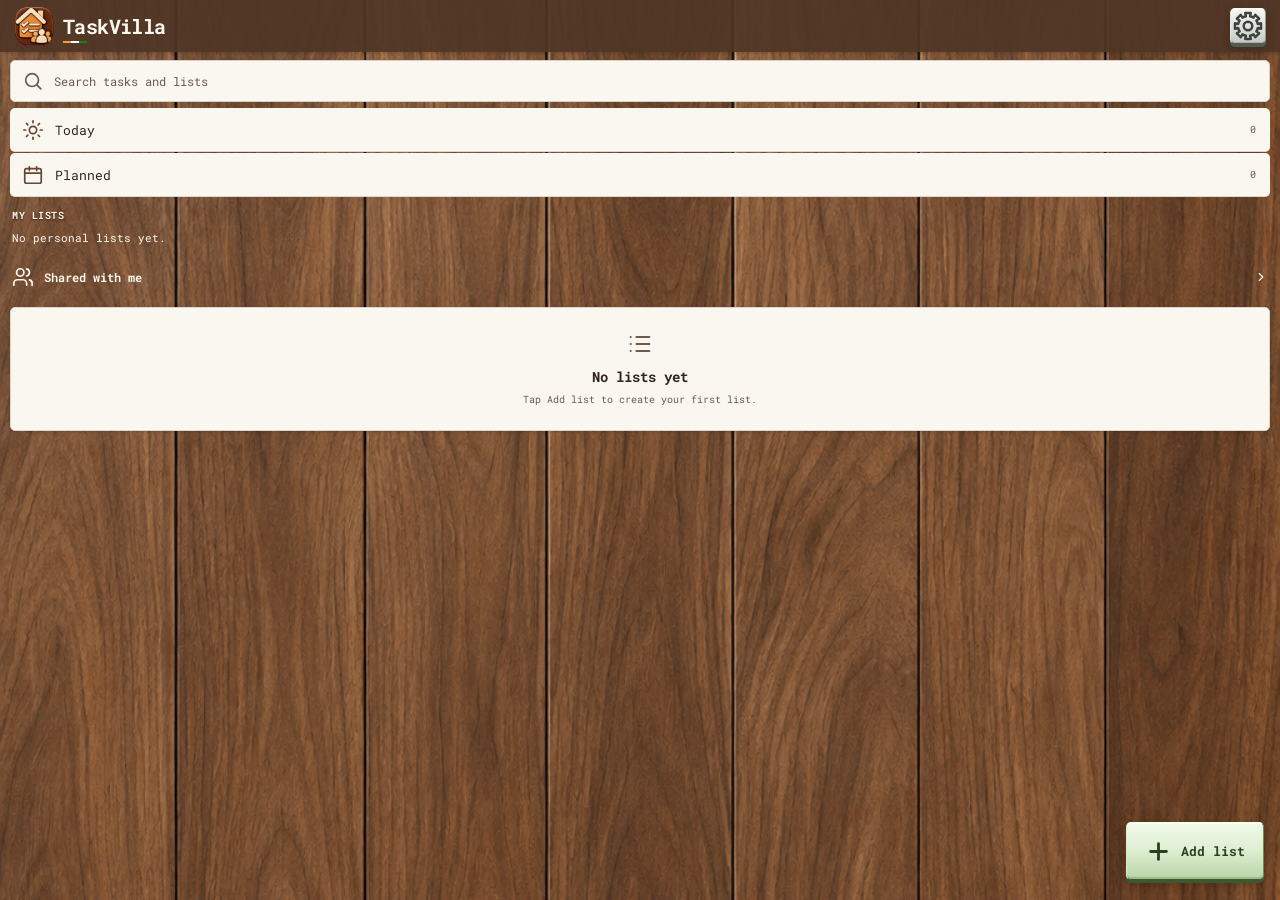
==== commit 51e86f7d: "Release TaskVilla v0.24.0 focus and keyboard improvements" ====
--- a/android/assets/ui/index.html
+++ b/android/assets/ui/index.html
@@ -5,5 +5,6 @@
 <div id="app"></div>
 <script src="assets/emoji-catalogue.js"></script>
 <script src="app.js"></script>
+<script src="keyboard.js"></script>
 </body></html>
 
--- a/android/assets/ui/styles.css
+++ b/android/assets/ui/styles.css
@@ -155,3 +155,23 @@
 
 /* v0.22: anchor the subtle tricolour beneath the TaskVilla title. */
 .brand-header:after{content:none}.brand-header h1{position:relative}.brand-header h1:after{content:'';position:absolute;left:0;bottom:-4px;width:24px;height:2px;background:linear-gradient(90deg,#ff9933 0 33%,#fff 33% 66%,#138808 66%)}
+
+/* v0.23: fill the existing home Settings button with its gear. */
+.brand-header .icon-btn[data-go="settings"] .ic{width:32px;height:32px}
+
+/* v0.24: complete inset field focus rings and keyboard-sized form scroll areas. */
+.device :is(input,textarea,select,[contenteditable="true"]){scroll-margin-block:12px;box-sizing:border-box}
+.device :is(input,textarea,select,[contenteditable="true"]):focus{outline:2px solid #9b734c;outline-offset:-2px}
+.task-title-edit{min-width:0}
+.task-title-edit input{flex:1 1 0;min-width:0;width:0;border:1px solid transparent;border-radius:5px;padding:7px 8px;line-height:1.5}
+.device .field-invalid:focus{outline:none!important;border-color:#b3261e!important}
+.device .date-control:focus-within{outline:2px solid #9b734c;outline-offset:-2px}
+.device .date-control input:focus{outline:none}
+.mobile-content,.palette-dialog,.confirm-dialog{scroll-padding-block:12px}
+.palette-header{flex-shrink:0}
+.confirm-dialog{max-height:calc(100% - 12px);overflow-y:auto}
+.keyboard-open .device{height:var(--keyboard-viewport-height);min-height:0}
+.keyboard-open .mobile-content{overflow-anchor:none}
+.keyboard-open .palette-dialog{min-height:0}
+.keyboard-open .emoji-scroll{min-height:60px;flex-shrink:1}
+@media(max-width:700px){html,body{height:100%;overflow:hidden}}
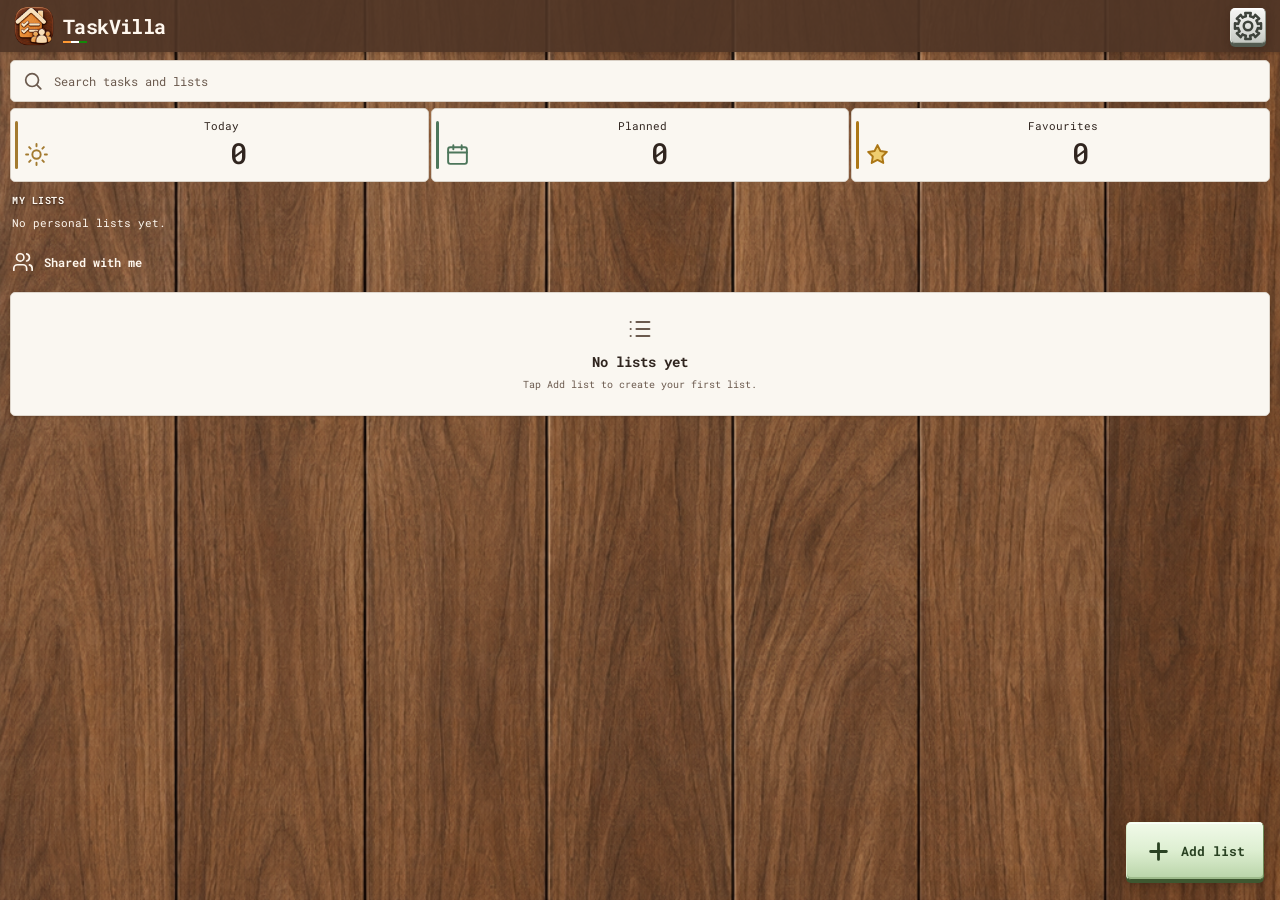
==== commit 2b479416: "Update TaskVilla to v0.28.0 with attachments and home shortcuts" ====
--- a/android/assets/ui/index.html
+++ b/android/assets/ui/index.html
@@ -5,6 +5,7 @@
 <div id="app"></div>
 <script src="assets/emoji-catalogue.js"></script>
 <script src="app.js"></script>
+<script src="editor.js"></script>
 <script src="keyboard.js"></script>
 </body></html>
 
--- a/android/assets/ui/styles.css
+++ b/android/assets/ui/styles.css
@@ -175,3 +175,37 @@
 .keyboard-open .palette-dialog{min-height:0}
 .keyboard-open .emoji-scroll{min-height:60px;flex-shrink:1}
 @media(max-width:700px){html,body{height:100%;overflow:hidden}}
+
+/* v0.25: consistent draft confirmations and local file controls. */
+.unsaved-overlay .palette-header h2{margin:0;font-size:17px}.unsaved-overlay .confirm-actions{display:flex;gap:10px;justify-content:flex-end;flex-wrap:wrap}.unsaved-overlay .confirm-actions button{width:auto;flex:1;min-width:100px;margin:0}.unsaved-overlay .palette-header{justify-content:space-between;gap:12px;margin-bottom:12px}
+.button-primary.secondary-action{background-color:#e0e2df;background-image:linear-gradient(#f5f6f3,#e2e4e0 48%,#c3c7c1);color:#3e443c;border-color:#fff #959c92 #535b50 #e4e8e1;box-shadow:inset 0 1px 0 #ffffffcc,inset 0 -1px 0 #737c6c55,0 3px 0 #535b50,0 5px 8px #24140c44}
+.attachment-actions{display:flex;gap:8px;flex-wrap:wrap;justify-content:flex-end}.attachment-actions .button-primary{width:auto;flex:1;min-width:110px;font-size:11px;padding:8px;margin:4px 0 10px}.attachment-actions input[hidden]{display:none!important}.attachment-item{display:flex;align-items:center;gap:6px;padding:8px 0;border-bottom:1px solid #d8cfc4}.attachment-item>span{flex:1;min-width:0}.attachment-item strong{font-size:11px;overflow-wrap:anywhere;display:block}.attachment-item small{display:block;font-size:9px;color:#6b5a4e;margin-top:3px}.attachment-item .icon-btn{width:30px;height:30px;flex:0 0 30px}.attachment-item .ic{width:18px;height:18px}.attachment-item button:disabled,.attachment-actions button:disabled{opacity:.45;cursor:default}
+.app-disclaimer{display:flex;gap:9px;align-items:flex-start;margin:12px 0 4px;padding:10px;border:1px solid #bcb2a3;border-radius:5px;background:#eeeae2ee;color:#706555}.app-disclaimer .disclaimer-icon{width:24px;height:24px;flex:0 0 24px;fill:#ffd24a;stroke:#70561a;stroke-width:1.7;stroke-linejoin:round}.app-disclaimer p{font-size:10px;line-height:1.6;margin:0}
+.app-disclaimer img.disclaimer-icon{object-fit:contain;filter:brightness(0) saturate(100%) invert(67%) sepia(85%) saturate(570%) hue-rotate(355deg) brightness(93%) contrast(92%)}
+.section-link>.ic:first-child{margin-left:0}
+
+/* v0.26: attachment counts, newest-first rows and an explicit date-picker control. */
+.attachment-actions .button-primary{flex:0 1 auto;min-width:120px}
+.attachment-item{padding:8px;border:0;border-radius:5px;margin-top:2px;background:#fffdf8}
+.attachment-item:nth-child(even){background:#eae4da}
+.attachment-item [data-remove-file]{color:#742c24;background-color:#f4ceca}
+.task-attachment-mark{display:flex;align-items:center;justify-content:center;flex:0 0 22px;color:#6b5a4e}
+.task-attachment-mark .ic{width:18px;height:18px}
+.date-open{width:100%;min-height:36px;padding:7px 8px;border:0;border-radius:5px;background:#fffdf8;color:#30251f;text-align:left;font:inherit;font-size:12px;cursor:pointer}
+.date-open:focus-visible{outline-offset:-2px}
+.date-open .date-display{color:#30251f}.date-open .date-placeholder{color:#8b7766}
+.detail-field .date-control input[type=date]{width:1px;height:1px;inset:auto;left:0;bottom:0;min-height:0;opacity:0;pointer-events:none}
+
+/* v0.28: compact SMSAnalyzer-style home shortcut boxes. */
+.smart-navigation{display:grid;grid-template-columns:repeat(3,minmax(0,1fr));gap:2px;margin:2px 10px 0}
+.smart-box{position:relative;display:grid;grid-template-columns:clamp(18px,5vw,27px) minmax(0,1fr);grid-template-rows:auto 1fr;gap:3px clamp(3px,.8vw,7px);align-items:center;min-width:0;min-height:74px;margin:0;padding:9px 7px 9px 12px;text-align:left;background:#faf7f1;color:#30251f;border:1px solid #d8cfc4;border-radius:5px;box-shadow:none;cursor:pointer}
+.smart-box:before{content:'';position:absolute;left:4px;top:12px;bottom:12px;width:3px;border-radius:3px;background:var(--shortcut-accent)}
+.smart-today{--shortcut-accent:#a37a2f}.smart-planned{--shortcut-accent:#4d765b}.smart-favourites{--shortcut-accent:#ac7716}
+.smart-label{grid-column:1/-1;text-align:center;font-size:clamp(9px,2.5vw,11px);line-height:1.4;white-space:nowrap}
+.smart-icon{grid-column:1;grid-row:2;display:grid;place-items:center;color:var(--shortcut-accent)}
+.smart-icon .ic{width:clamp(18px,5vw,25px);height:clamp(22px,6vw,29px)}
+.smart-favourites .ic{fill:#efcd70}
+.smart-count{grid-column:2;grid-row:2;text-align:center;font-size:clamp(22px,6vw,29px);font-weight:500;line-height:1.1;font-variant-numeric:tabular-nums;white-space:nowrap}
+.smart-box:hover{background:#f2ebdf}.smart-box:active{background:#e8e0d3;box-shadow:inset 0 2px 4px #30251f25;transform:translateY(1px)}
+.smart-box:focus-visible{outline:2px solid #8b694c;outline-offset:-3px}
+@media(prefers-reduced-motion:no-preference){.smart-box{transition:background .15s,box-shadow .15s,transform .15s}}
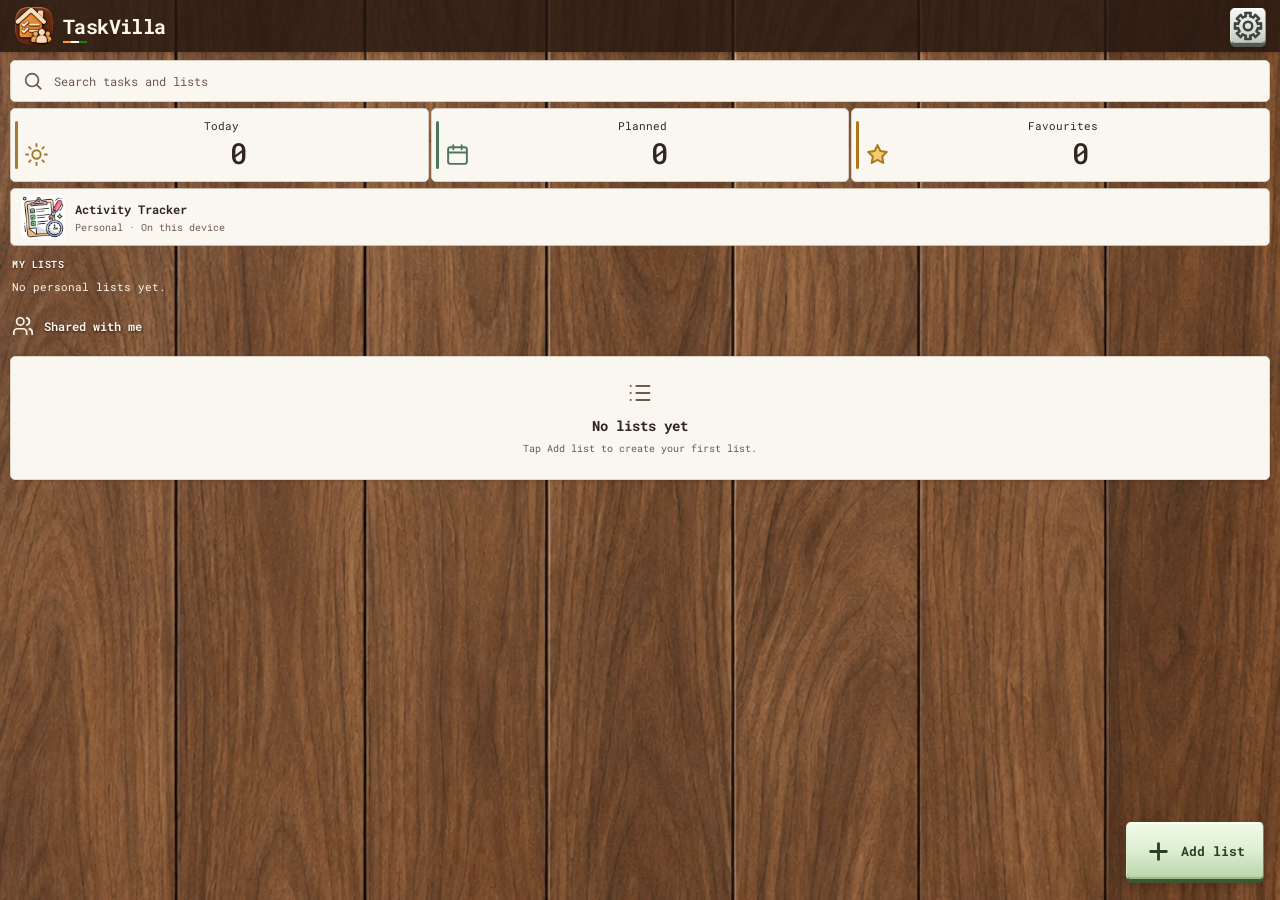
==== commit a9ed8c53: "Release TaskVilla 0.38.0 with personal Activity Tracker and UI refinements" ====
--- a/android/assets/ui/index.html
+++ b/android/assets/ui/index.html
@@ -1,10 +1,12 @@
 <!doctype html>
 <html lang="en">
-<head><meta name="author" content="Aniruddha DuttaChowdhury"><meta name="application-name" content="TaskVilla"><meta name="application-id" content="app.adc.taskvilla"><meta charset="utf-8"><meta name="viewport" content="width=device-width,initial-scale=1"><title>TaskVilla — Mobile UI review</title><link rel="icon" href="assets/taskvilla-icon.png"><link rel="stylesheet" href="styles.css"></head>
+<head><meta name="author" content="Aniruddha DuttaChowdhury"><meta name="application-name" content="TaskVilla"><meta name="application-id" content="app.adc.taskvilla"><meta charset="utf-8"><meta name="viewport" content="width=device-width,initial-scale=1"><title>TaskVilla — Mobile UI review</title><link rel="icon" href="assets/taskvilla-icon.png"><link rel="stylesheet" href="styles.css"><link rel="stylesheet" href="tracker.css"></head>
 <body>
 <div id="app"></div>
-<script src="assets/emoji-catalogue.js"></script>
+<script src="button-feedback.js"></script><script src="assets/emoji-catalogue.js"></script>
+<script src="assets/activity-catalogue.js"></script>
 <script src="app.js"></script>
+<script src="tracker.js"></script>
 <script src="editor.js"></script>
 <script src="keyboard.js"></script>
 </body></html>
--- a/android/assets/ui/styles.css
+++ b/android/assets/ui/styles.css
@@ -136,7 +136,7 @@
 
 /* v0.17: soft bevel-down feedback and flat row tap feedback. */
 .button-primary,.icon-btn,.floating-add,.email-add,.picker-use{transition:transform 90ms ease-out,box-shadow 90ms ease-out,filter 90ms ease-out;touch-action:manipulation}
-.button-primary:active,.icon-btn:active,.floating-add:active,.email-add:active,.picker-use:active,.button-primary.tap-pressed,.icon-btn.tap-pressed,.floating-add.tap-pressed,.email-add.tap-pressed,.picker-use.tap-pressed{transform:translateY(2px);box-shadow:inset 0 2px 4px #24140c55,inset 0 -1px 0 #fff6,0 1px 1px #24140c33!important;filter:brightness(.96)}
+.button-primary:active,.icon-btn:active,.floating-add:active,.email-add:active,.picker-use:active,.button-primary:is(.tap-pressed,.ui-pressed),.icon-btn:is(.tap-pressed,.ui-pressed),.floating-add:is(.tap-pressed,.ui-pressed),.email-add:is(.tap-pressed,.ui-pressed),.picker-use:is(.tap-pressed,.ui-pressed){transform:translateY(2px);box-shadow:inset 0 2px 4px #24140c55,inset 0 -1px 0 #fff6,0 1px 1px #24140c33!important;filter:brightness(.96)}
 .navigation-row:active,.task-row:has(.task-text:active){background-color:#e9dfd0}.row-tap-effect{position:fixed;z-index:120;pointer-events:none;border-radius:5px;overflow:hidden;background:#6546330d;animation:row-tap-fade 320ms ease-out forwards}.row-tap-effect:after{content:'';position:absolute;left:var(--tap-x);top:var(--tap-y);width:var(--tap-size);height:var(--tap-size);border-radius:50%;background:#65463326;transform:translate(-50%,-50%) scale(0);animation:row-tap-spread 300ms ease-out forwards}@keyframes row-tap-spread{to{transform:translate(-50%,-50%) scale(1)}}@keyframes row-tap-fade{0%,45%{opacity:1}100%{opacity:0}}
 @media(prefers-reduced-motion:reduce){.button-primary,.icon-btn,.floating-add,.email-add,.picker-use{transition:none}.row-tap-effect{animation:none}.row-tap-effect:after{animation:none;transform:translate(-50%,-50%) scale(1)}}
 
@@ -209,3 +209,24 @@
 .smart-box:hover{background:#f2ebdf}.smart-box:active{background:#e8e0d3;box-shadow:inset 0 2px 4px #30251f25;transform:translateY(1px)}
 .smart-box:focus-visible{outline:2px solid #8b694c;outline-offset:-3px}
 @media(prefers-reduced-motion:no-preference){.smart-box{transition:background .15s,box-shadow .15s,transform .15s}}
+
+/* v0.29: approved BookShelves texture and shared application chrome. */
+#app{--theme-texture:url('assets/taskvilla-wood.png');--theme-chrome:#503526;--theme-overlay:#24160fcc;--theme-border:#a88c76;--settings-surface:#e1dbce}
+#app[data-theme="stone"]{--theme-texture:url('assets/taskvilla-stone.png');--theme-chrome:#45433e;--theme-overlay:#26251fce;--theme-border:#a7a28f;--settings-surface:#d8d7cf}
+#app[data-theme="brick"]{--theme-texture:url('assets/taskvilla-brick.png');--theme-chrome:#573d32;--theme-overlay:#321b16ce;--theme-border:#bb8d75;--settings-surface:#e0d1c6}
+#app[data-theme="bookshelves"]{--theme-texture:url('assets/taskvilla-bookshelves.png');--theme-chrome:#503321;--theme-overlay:#24160fcc;--theme-border:#be9467;--settings-surface:#dcd0bf}
+.device[data-theme="bookshelves"]{background:#503321 var(--theme-texture) center/cover}
+.device[data-theme] .brand-header,.device[data-theme]:not(.list-themed) .mobile-header,.device[data-theme] .sticky-action,.device[data-theme] .settings-author{background-color:var(--theme-chrome);background-image:linear-gradient(var(--theme-overlay),var(--theme-overlay)),var(--theme-texture);background-size:cover;background-position:center;color:#fff8ef;border-color:var(--theme-border)}
+.device.settings-screen{background:var(--settings-surface)!important}
+.theme-options{display:grid;grid-template-columns:repeat(2,minmax(0,1fr));gap:6px}
+.settings-layout .theme-preview{height:72px;background-size:cover;background-position:center}
+.theme-bookshelves{background-image:url('assets/taskvilla-bookshelves.png')}
+.device .settings-switch input:checked+.toggle-track,.device .check.checked{background-color:var(--theme-chrome);background-image:linear-gradient(#0003,#0003),var(--theme-texture);background-size:cover;color:#fff8ef;border-color:var(--theme-border)}
+.device .settings-switch input:focus-visible+.toggle-track{outline-color:var(--theme-chrome);outline-offset:-2px}
+.device .refresh-indicator,#app .toast{background-color:var(--theme-chrome);background-image:linear-gradient(var(--theme-overlay),var(--theme-overlay)),var(--theme-texture);background-size:cover;color:#fff8ef;border:1px solid var(--theme-border)}
+.device .section-link{color:#fff8ef;text-shadow:0 1px 3px #24160f}
+.theme-choice:focus-visible{outline:2px solid var(--theme-chrome);outline-offset:-3px}
+/* v0.38: fixed neutral feedback surfaces and balanced list-editor actions. */
+#app .device .refresh-indicator{background-color:#fff!important;background-image:none!important;color:#30251f!important;border:1px solid #d8cfc4!important}
+#app .toast{background-color:#000!important;background-image:none!important;color:#fff!important;border:1px solid #333!important}
+.list-editor-actions{display:flex;align-items:stretch;gap:8px}.list-editor-actions>.button-primary{flex:1 1 0;width:0;min-width:0;min-height:44px;display:flex;align-items:center;justify-content:center;gap:6px}
--- a/android/assets/ui/tracker.css
+++ b/android/assets/ui/tracker.css
@@ -0,0 +1,73 @@
+/* Compact personal tracker and comment thread; existing action colours are preserved. */
+button,a,button span,button svg{-webkit-tap-highlight-color:transparent;user-select:none;-webkit-touch-callout:none}
+.latest-task-choice{display:flex;gap:9px;align-items:center;min-height:44px;margin:8px 0;font-size:12px}.latest-task-choice input{width:18px;height:18px;flex:none;accent-color:var(--theme-chrome)}
+.tracker-home{display:flex;align-items:center;gap:10px;margin:6px 10px;width:calc(100% - 20px);min-height:58px;padding:6px 10px;border:1px solid #c9b9a7;border-radius:5px;background:#faf7f1;color:#30251f;text-align:left}.tracker-home img{width:44px;height:44px;object-fit:contain;border-radius:5px}.tracker-home span{font-size:12px;font-weight:650}.tracker-home small{display:block;font-weight:400;font-size:10px;margin-top:4px;color:#6b5a4e}.tracker-home:active,.tracker-home.ui-pressed{background:#e8dfd2;box-shadow:inset 0 2px 4px #30251f25;transform:translateY(1px)}
+.compact-actions{display:flex;gap:6px;align-items:center;justify-content:flex-end}.compact-actions .icon-btn,.tracker-screen .header-actions .icon-btn{display:grid;place-items:center;width:36px;height:36px;min-width:36px;padding:0}.compact-actions .icon-btn .ic{width:19px;height:19px}
+.secondary-action,.tracker-screen .header-actions [data-edit-activity]{background-color:#e0e2df!important;background-image:linear-gradient(#f5f6f3,#e2e4e0 48%,#c3c7c1)!important;color:#3e443c!important;border:1px solid!important;border-color:#fff #959c92 #535b50 #e4e8e1!important;box-shadow:inset 0 1px #fff9,inset 0 -1px #737c6c55,0 3px #535b50,0 5px 8px #24140c33!important}
+.danger-action,.tracker-screen .header-actions [data-delete-activity]{background-color:#f7dad5!important;background-image:linear-gradient(#fff0ed,#f7dad5 48%,#d9a5a0)!important;color:#742c24!important;border:1px solid!important;border-color:#fff1ed #b67b72 #7e4037 #f2d2ca!important;box-shadow:inset 0 1px #fff9,inset 0 -1px #9c5b5455,0 3px #7e4037,0 5px 8px #24140c33!important}
+.secondary-action:active,.secondary-action:is(.tap-pressed,.ui-pressed){background-image:linear-gradient(#bfc5ba,#d3d8cf)!important;box-shadow:inset 0 2px 4px #28342155!important;transform:translateY(2px)}.danger-action:active,.danger-action:is(.tap-pressed,.ui-pressed){background-image:linear-gradient(#ce9991,#e6b6af)!important;box-shadow:inset 0 2px 4px #742c2455!important;transform:translateY(2px)}
+.comment-thread{min-width:0;width:100%}.comment-thread textarea{width:100%;min-height:64px!important;resize:vertical}.comment-compose-actions{display:flex;align-items:center;justify-content:space-between;gap:8px;margin:6px 0 10px}.comment-compose-actions small{font-size:10px;color:#6b5a4e}.comment-compose-actions .button-primary{width:auto;min-height:40px;padding:7px 10px;font-size:10px;display:flex;gap:5px;align-items:center}.comment-item{background:#f0eae0;border-radius:5px;padding:8px;margin:2px 0}.comment-item:nth-child(even){background:#e7e0d6}.comment-item p{white-space:pre-wrap;overflow-wrap:anywhere;line-height:1.5;font-size:11px;margin:7px 0 1px}.comment-meta{display:flex;align-items:center;gap:5px}.comment-meta>span{flex:1;font-size:9px;color:#6b5a4e;line-height:1.5}
+.tracker-screen .mobile-header h1{min-width:0;font-size:14px}.tracker-screen .header-actions{display:flex;gap:6px}.tracker-screen .mobile-content{padding-bottom:94px}.tracker-intro{font-size:10px;color:#fff8ef;margin:8px 12px;text-shadow:0 1px 2px #000}.tracker-controls{margin:6px 10px}.tracker-controls input{width:100%;margin-top:6px;font-size:12px}
+.tracker-tabs{display:flex;gap:4px;margin:0 0 8px}.tracker-tabs button{flex:1;min-width:0;min-height:40px;padding:7px 5px;font-size:10px;border:1px solid var(--theme-border);border-radius:5px;color:#fff8ef;background:linear-gradient(var(--theme-overlay),var(--theme-overlay)),var(--theme-texture) center/cover;box-shadow:inset 0 1px #fff4,0 2px #30251f77}.tracker-tabs button.selected{background:linear-gradient(#0009,#0009),var(--theme-texture) center/cover;outline:2px solid var(--theme-border);outline-offset:-3px;font-weight:700;text-shadow:0 1px 3px #000}.tracker-tabs button:active,.tracker-tabs button.ui-pressed{transform:translateY(1px);box-shadow:inset 0 2px 4px #0006;background-image:linear-gradient(#0006,#0005),var(--theme-texture)}
+.tracker-items{margin:0 10px}.tracker-items .empty-message{margin:8px 0}.activity-row{display:flex;align-items:center;gap:9px;width:100%;min-height:108px;padding:10px 8px;margin:2px 0;border:0;border-radius:5px;background:#faf7f1;color:#30251f;text-align:left}.activity-row:nth-child(even),.activity-history-row:nth-child(even){background:#eee7dc}.activity-row:active,.activity-row.ui-pressed{background:#e0d5c6;box-shadow:inset 0 2px 3px #30251f33}.activity-emoji{display:grid;place-items:center;font-family:'Segoe UI Emoji','Noto Color Emoji',sans-serif;font-size:29px;line-height:1.2;width:42px;height:44px;flex:none;background:#e8dfd2;border-radius:5px}.activity-row-copy{display:flex;flex:1;min-width:0;flex-direction:column;gap:4px;font-size:11px}.activity-row-copy strong{font-size:12px;line-height:1.5;overflow-wrap:anywhere}.activity-row-copy small{font-size:10px;color:#6b5a4e}.activity-row-copy b{font-size:12px}.activity-due{max-width:62px;flex:0 0 62px;font-size:10px;line-height:1.5;text-align:center;padding:7px 3px;background:#e1edda;color:#35502a;border-radius:5px}.activity-due.overdue{background:#f4d9d3;color:#8a3629}
+.tracker-field{display:flex;flex-direction:column;gap:7px;font-size:11px;margin:0 0 12px;line-height:1.5}.tracker-field input,.tracker-field textarea{width:100%;padding:10px;min-height:42px;background:#fffdf8;border:1px solid #d8cfc4;border-radius:5px;font:inherit;color:#30251f}.tracker-field textarea{min-height:70px;resize:vertical}.tracker-field>small{text-align:right;color:#6b5a4e}.activity-form .date-control{border:1px solid #d8cfc4;margin-bottom:12px;min-height:42px}.activity-form .date-display{flex:1;padding:8px;font-size:12px}.activity-form .date-control input{max-width:100%}.activity-form .date-picker-button{min-width:40px;min-height:40px}.activity-form input[type=range]{width:100%;accent-color:var(--theme-chrome)}
+.activity-type-info{display:flex;gap:8px;align-items:center;margin:2px 0 12px}.activity-type-info>span{font-family:'Segoe UI Emoji','Noto Color Emoji',sans-serif;font-size:25px}.activity-type-info small{font-size:10px;color:#6b5a4e}.activity-amount-input{display:flex;align-items:center;gap:7px;background:#fffdf8;border:1px solid #d8cfc4;border-radius:5px;padding-left:10px}.activity-amount-input input{border:0}.activity-amount-input>span{font-size:14px}.calculated-date{display:flex;gap:10px;align-items:center;background:#ebe4d9;border:1px solid #c5b79f;border-radius:5px;padding:10px;margin:10px 0 14px;font-size:10px}.calculated-date .ic{flex:none}.calculated-date strong{display:block;margin-top:5px;font-size:13px}.activity-save-row{display:flex;gap:8px}.activity-save-row button{flex:1;display:flex;align-items:center;justify-content:center;gap:6px}
+#activity-suggestions{border:1px solid #c9baa5;background:#fffdf8;border-radius:5px;max-height:240px;overflow:auto;margin-top:-8px;margin-bottom:10px;padding:3px}#activity-suggestions[hidden]{display:none}#activity-suggestions button{display:flex;gap:9px;align-items:center;text-align:left;font-size:11px;width:100%;min-height:44px;padding:8px;background:transparent;color:#30251f;border:0;border-radius:5px}#activity-suggestions button:nth-child(even){background:#eee7dc}#activity-suggestions button:hover,#activity-suggestions button:focus{background:#dfe8d6}#activity-suggestions small{display:block;font-size:9px;color:#6b5a4e;margin-top:3px}
+.activity-summary h2{display:flex;align-items:center;gap:10px;font-size:16px;line-height:1.5;overflow-wrap:anywhere}.activity-summary dl{display:grid;grid-template-columns:minmax(80px,.8fr) minmax(0,1.2fr);gap:10px;margin:12px 0;font-size:11px;line-height:1.6}.activity-summary dt{color:#6b5a4e}.activity-summary dd{margin:0;overflow-wrap:anywhere;white-space:pre-wrap}.activity-summary>.button-primary{display:flex;align-items:center;justify-content:center;gap:7px;font-size:12px}.activity-status{font-size:11px;margin:10px 0;padding:8px;border-radius:5px;background:#e8dfcf;text-align:center}.activity-history-row{display:flex;align-items:center;gap:6px;padding:9px 6px;background:#faf7f1;border-radius:5px;margin:2px 0}.history-open{display:flex;flex:1;min-width:0;flex-direction:column;gap:5px;text-align:left;background:transparent;color:#30251f;font-size:11px;padding:3px;border:0}.history-open strong{font-size:11px;overflow-wrap:anywhere}.history-open small{font-size:10px;color:#6b5a4e;white-space:pre-wrap;overflow-wrap:anywhere}.history-amount{text-align:right;max-width:44%;flex:none}.history-amount>b{font-size:11px;overflow-wrap:anywhere}.history-amount .compact-actions{margin-top:7px}.activity-detail-actions{display:flex;gap:7px;flex-wrap:wrap;margin-top:12px}.activity-detail-actions button{flex:1;display:flex;align-items:center;justify-content:center;gap:5px;font-size:10px;min-width:100px}
+.tracker-filter{display:flex;flex-direction:column;gap:6px;font-size:10px;flex:1;min-width:0;margin-bottom:10px}.tracker-filter select{font:inherit;min-height:42px;padding:7px;background:#f6f3ec;border:1px solid #c9baa5;border-radius:5px;color:#30251f;width:100%}.tracker-filter-row{display:flex;gap:7px}.tracker-chart-title{font-size:12px}.tracker-chart{display:block;width:100%;height:auto;background:#f7f3ec;border-radius:5px;color:var(--theme-chrome)}.tracker-chart .chart-grid{stroke:#d8cfc4;fill:none}.tracker-chart .chart-line{fill:none;stroke:currentColor;stroke-width:2}.tracker-chart circle{fill:currentColor}.tracker-chart text{font:8px 'Roboto Mono',monospace;fill:#6b5a4e}.activity-metrics{display:grid;grid-template-columns:repeat(2,minmax(0,1fr));gap:4px;margin-top:8px}.activity-metrics>div{padding:9px;background:#ece6dc;border-radius:5px;min-width:0}.activity-metrics small{font-size:9px;display:block;line-height:1.5}.activity-metrics strong{font-size:12px;display:block;margin-top:5px;overflow-wrap:anywhere}.trend-data-list{font-size:11px;margin-top:12px}.trend-data-list>div{display:flex;justify-content:space-between;gap:8px;padding:9px 6px;border-radius:5px}.trend-data-list>div:nth-child(even){background:#eee7dc}
+.tracker-screen input:focus,.tracker-screen textarea:focus,.tracker-screen select:focus{outline-offset:-3px!important}.tracker-screen input.field-invalid,.tracker-screen textarea.field-invalid{outline:2px solid #bd4036!important;outline-offset:-3px!important}.tracker-screen input[readonly]{background:#eae6de}.tracker-screen .floating-add{display:flex;gap:7px;align-items:center;justify-content:center;min-width:145px}
+@media(max-width:350px){.tracker-screen .mobile-header h1{font-size:12px}.activity-row{gap:6px}.activity-emoji{width:32px;font-size:24px}.activity-due{flex-basis:50px;max-width:50px;font-size:9px}.activity-row-copy strong{font-size:11px}.activity-row-copy small{font-size:9px}.history-amount .icon-btn{width:32px;min-width:32px}.comment-meta{flex-wrap:wrap}.comment-meta>span{min-width:85px}}
+.tracker-screen .date-control.field-invalid{outline:2px solid #bd4036;outline-offset:-3px}
+/* The explicit picker button owns activation; keep the native date input out of layout. */
+.activity-form .date-control input[type=date]{position:absolute;inset:auto;left:0;bottom:0;width:1px;height:1px;min-height:0;opacity:0;pointer-events:none;padding:0;border:0}
+.activity-form .date-open{width:100%;min-height:42px;border:0;background:transparent;text-align:left;color:#30251f;padding:0}
+body.capture{width:100vw;height:100dvh}
+
+/* v0.33: SMSAnalyzer segmented tabs, searchable history cards and entry-date charts. */
+.tracker-search-field{display:flex;align-items:center;gap:8px;min-height:44px;margin-top:6px;padding:0 10px;border:1px solid #d8cfc4;border-radius:5px;background:#faf7f1;color:#6b5a4e}
+.tracker-search-field>.ic{width:21px;height:21px;flex:none}.tracker-controls .tracker-search-field input{flex:1;min-width:0;width:0;min-height:42px;margin:0;padding:8px 0;border:0;background:transparent;color:#30251f;font-size:12px}
+.tracker-search-field:focus-within{outline:2px solid #9b734c;outline-offset:-3px}.tracker-search-field input:focus{outline:none!important}
+.tracker-tabs{display:flex;padding:4px;gap:4px;margin-bottom:6px;border:1px solid var(--theme-border);border-radius:5px;background:linear-gradient(var(--theme-overlay),var(--theme-overlay)),var(--theme-texture) center/cover;color:#fff8ef}
+.tracker-tabs button{display:flex;align-items:center;justify-content:center;gap:5px;flex:1;min-width:0;min-height:42px;margin:0;padding:8px 4px;border:0;border-radius:4px;background:transparent;box-shadow:none;color:#fff8ef;font-size:10px;font-weight:400;outline:none;text-shadow:none}
+.tracker-tabs button>.ic{width:16px;height:16px;flex:none}.tracker-tabs button>span{min-width:0;white-space:nowrap}
+.tracker-tabs button.selected,.tracker-tabs button[aria-selected=true]{background:linear-gradient(#ffffff20,#00000010),var(--theme-chrome);color:#fff8ef;box-shadow:inset 0 1px #ffffff66,inset 0 0 0 1px var(--theme-border),0 1px 2px #0004;border-radius:4px;outline:none;font-weight:650;text-shadow:none}
+.tracker-tabs button:focus-visible{outline:2px solid #fff8ef;outline-offset:-3px}.tracker-tabs button:active,.tracker-tabs button.ui-pressed{background:linear-gradient(#0004,#0004),var(--theme-chrome);box-shadow:inset 0 2px 4px #0006;transform:translateY(2px);filter:brightness(.96)}
+.tracker-screen .mobile-header .icon-btn[data-delete-activity]{background-color:#f7dad5!important;background-image:linear-gradient(#fff0ed,#f7dad5 48%,#d9a5a0)!important;color:#742c24!important;border:1px solid!important;border-color:#fff1ed #b67b72 #7e4037 #f2d2ca!important;box-shadow:inset 0 1px #fff9,inset 0 -1px #9c5b5455,0 3px #7e4037,0 5px 8px #24140c33!important}
+.tracker-screen .mobile-header .icon-btn[data-delete-activity]:active,.tracker-screen .mobile-header .icon-btn[data-delete-activity].ui-pressed{background-image:linear-gradient(#ce9991,#e6b6af)!important;box-shadow:inset 0 2px 4px #742c2455!important;transform:translateY(2px)}
+.activity-history-row{display:grid;grid-template-columns:36px minmax(0,1fr) 44px;gap:8px;padding:10px;margin:2px 0;border:0;border-radius:5px;min-height:120px;align-items:center}
+.activity-history-row:nth-of-type(odd){background:#faf7f1}.activity-history-row:nth-of-type(even){background:#eee7dc}
+.entry-activity-icon.activity-emoji{width:36px;height:40px;font-size:27px;background:transparent;align-self:center}
+.entry-content{display:flex;flex-direction:column;justify-content:space-between;gap:12px;align-self:stretch;min-width:0;padding:5px 0}
+.entry-title{display:block;width:100%;min-width:0;padding:0;border:0;border-radius:3px;background:transparent;color:#30251f;font-size:12px;font-weight:650;line-height:1.5;overflow-wrap:anywhere;text-align:left;box-shadow:none}
+.entry-title:focus-visible{outline:2px solid #9b734c;outline-offset:-2px}.entry-title.ui-pressed{background:#e3d9c9}
+.entry-date,.entry-money{display:flex;align-items:center;gap:7px;min-width:0;color:#30251f}.entry-date>.ic,.entry-money>.ic{width:23px;height:23px;flex:none}.entry-date>span{font-size:11px;white-space:nowrap}.entry-money>strong{font-size:14px;line-height:1.4;overflow-wrap:anywhere}.entry-money>.ic{width:27px;height:29px}
+.entry-actions{display:flex;flex-direction:column;justify-content:space-between;align-items:flex-end;gap:12px;align-self:stretch;min-height:100px}.entry-actions .icon-btn{display:grid;place-items:center;min-width:44px;width:44px;min-height:44px;height:44px;padding:0}.entry-actions .ic{width:22px;height:22px}
+.activity-history-row.named-entry{min-height:140px}.activity-detail-section .tracker-tabs{margin-bottom:8px}
+.entry-line-chart{color:var(--theme-chrome);background:#faf7f1}.entry-line-chart .chart-axis{fill:none;stroke:#9b8e7d;stroke-width:1}.entry-line-chart .chart-line{stroke-width:2.25;stroke-linejoin:round;stroke-linecap:round}.entry-line-chart text{font:9px 'Roboto Mono',monospace;fill:#625447}.entry-line-chart .chart-axis-caption{font-size:10px;font-weight:600}.entry-line-chart .entry-point:focus{outline:none;stroke:#30251f;stroke-width:2}
+.trend-period{max-width:180px;margin:2px 0 10px auto}.single-entry-note{margin:7px 0;font-size:10px}
+.activity-stats{width:100%;border-collapse:separate;border-spacing:0 2px;margin-top:10px;table-layout:fixed;font-size:12px;color:#30251f}.activity-stats th,.activity-stats td{padding:11px 9px;line-height:1.5;overflow-wrap:anywhere}.activity-stats th{width:40%;text-align:left;font-weight:500;border-radius:5px 0 0 5px}.activity-stats td{text-align:right;font-weight:650;border-radius:0 5px 5px 0}.activity-stats tr:nth-child(odd){background:#f5f0e8}.activity-stats tr:nth-child(even){background:#e9e1d5}
+@media(max-width:350px){.tracker-tabs{gap:2px;padding:3px}.tracker-tabs button{gap:4px;font-size:9px;min-height:42px;padding-inline:3px}.tracker-tabs button>.ic{width:14px;height:14px}.activity-history-row{grid-template-columns:30px minmax(0,1fr) 44px;gap:6px;padding:9px 6px}.entry-activity-icon.activity-emoji{width:30px;font-size:24px}.entry-date{gap:5px}.entry-date>span{font-size:10px}.entry-date>.ic{width:20px;height:20px}.entry-money{gap:5px}.entry-money>strong{font-size:12px}.entry-title{font-size:11px}.activity-stats{font-size:11px}}
+
+/* v0.34: inline SMSAnalyzer-style custom dropdowns and compact history. */
+.history-tab-icon{display:inline-block;width:17px;height:17px;flex:none;background:currentColor;-webkit-mask:url('assets/history-tab.png') center/contain no-repeat;mask:url('assets/history-tab.png') center/contain no-repeat}
+.tracker-period-row{display:flex;align-items:center;justify-content:space-between;gap:12px;margin:2px 0 10px;font-size:13px;min-height:42px}.tracker-period-row>span{font-size:14px;font-weight:550;flex:none}
+.tracker-dropdown{position:relative;min-width:0;margin:0;border:1px solid #8c7257;border-radius:5px;background:#faf7f1;color:#30251f;font-size:11px}.tracker-period-row>.tracker-dropdown{width:164px;max-width:calc(100% - 65px)}
+.tracker-dropdown summary{display:flex;align-items:center;gap:8px;list-style:none;cursor:pointer;min-height:42px;padding:8px 9px}.tracker-dropdown summary::-webkit-details-marker{display:none}.tracker-dropdown summary strong{flex:1;min-width:0;font-size:11px;font-weight:500;overflow-wrap:anywhere;line-height:1.5}.tracker-dropdown summary .ic{width:15px;height:15px;flex:none}
+.tracker-dropdown-menu{position:absolute;top:calc(100% + 2px);left:auto;right:0;min-width:100%;width:180px;max-width:calc(100vw - 36px);max-height:240px;overflow:auto;z-index:30;padding:5px;border:1px solid #d8cfc4;border-radius:5px;background:#faf7f1;box-shadow:0 7px 18px #24140c33}
+.tracker-dropdown-menu button{display:flex;align-items:center;justify-content:space-between;gap:8px;width:100%;min-height:42px;padding:9px;border:0;border-radius:5px;background:transparent;color:#30251f;text-align:left;font-size:11px;line-height:1.5}.tracker-dropdown-menu button span{min-width:0;overflow-wrap:anywhere}.tracker-dropdown-menu button.selected{background:#deefd2;color:#294122}.tracker-dropdown-menu button:hover,.tracker-dropdown-menu button:focus-visible{background:#e7dfd1}.tracker-dropdown-menu button.ui-pressed{background:#d5c9b5;box-shadow:inset 0 2px 3px #30251f33}
+.tracker-dropdown summary:focus-visible,.tracker-dropdown-menu button:focus-visible{outline:2px solid #9b734c;outline-offset:-3px}.tracker-dropdown[open]{z-index:31}.tracker-custom-filter{font-size:12px}.tracker-filter-row:has(.tracker-period-row){flex-wrap:wrap}.tracker-filter-row>.tracker-period-row{flex:1 1 220px;min-width:0}
+.activity-history-row,.activity-history-row.named-entry{min-height:0;gap:6px;padding:6px 8px;margin-block:2px}.activity-history-row.detail-entry{grid-template-columns:minmax(0,1fr) 44px}.entry-content{min-height:0;padding:0;gap:6px;justify-content:center}.entry-actions{min-height:92px;gap:4px}.entry-title{line-height:1.35}.entry-activity-icon.activity-emoji{width:32px;height:34px;font-size:25px}.entry-money>strong{font-size:13px}.entry-date>.ic{width:21px;height:21px}.entry-money>.ic{width:25px;height:27px}
+@media(max-width:350px){.history-tab-icon{width:15px;height:15px}.activity-history-row.named-entry{grid-template-columns:28px minmax(0,1fr) 44px;padding-inline:6px;gap:5px}.activity-history-row.detail-entry{padding-inline:8px}.entry-activity-icon.activity-emoji{width:28px;font-size:23px}.tracker-period-row{gap:8px}.tracker-period-row>span{font-size:14px}}
+.tracker-tabs .history-tab-icon{display:inline-block;background:none;-webkit-mask:none;mask:none;object-fit:contain;filter:brightness(0) invert(1)}
+/* v0.35: match standard TaskVilla headings and SMSAnalyzer category-list actions. */
+.tracker-screen .mobile-header h1{font-size:16px}
+.entry-actions .icon-btn,.tracker-screen .header-actions .icon-btn{width:30px;height:30px;min-width:30px;min-height:30px;max-width:30px;max-height:30px;flex:0 0 30px;padding:0}
+.entry-actions .icon-btn .ic,.tracker-screen .header-actions .icon-btn .ic{width:17px;height:17px}
+.entry-actions{min-height:64px;gap:4px}.activity-history-row.named-entry{grid-template-columns:32px minmax(0,1fr) 30px}.activity-history-row.detail-entry{grid-template-columns:minmax(0,1fr) 30px}
+@media(max-width:350px){.tracker-screen .mobile-header h1{font-size:16px}.activity-history-row.named-entry{grid-template-columns:28px minmax(0,1fr) 30px}}
+/* v0.36: reference activity cards and a compact right-aligned Add entry. */
+.activity-row{display:grid;grid-template-columns:42px minmax(0,1fr) auto;align-items:center;gap:10px;min-height:82px;padding:9px;margin:6px 0}
+.activity-row>.activity-emoji{width:42px;height:44px;font-size:29px}.activity-row-copy{display:flex;flex-direction:column;gap:5px;min-width:0}.activity-row-copy strong{font-size:13px;line-height:1.4}.activity-row-copy small{font-size:11px;line-height:1.4;overflow-wrap:anywhere}
+.activity-row-amount{justify-self:end;align-self:center;font-size:var(--amount-font,14px);line-height:1.4;font-weight:700;white-space:nowrap;font-variant-numeric:tabular-nums}
+.activity-summary>[data-add-entry]{display:flex;width:auto;max-width:100%;min-width:0;min-height:42px;padding:8px 12px;margin-left:auto;font-size:12px}
+@media(max-width:350px){.activity-row{grid-template-columns:36px minmax(0,1fr) auto;gap:7px;padding:8px}.activity-row>.activity-emoji{width:36px;height:40px;font-size:26px}.activity-row-copy strong{font-size:11px}.activity-row-copy small{font-size:10px}}
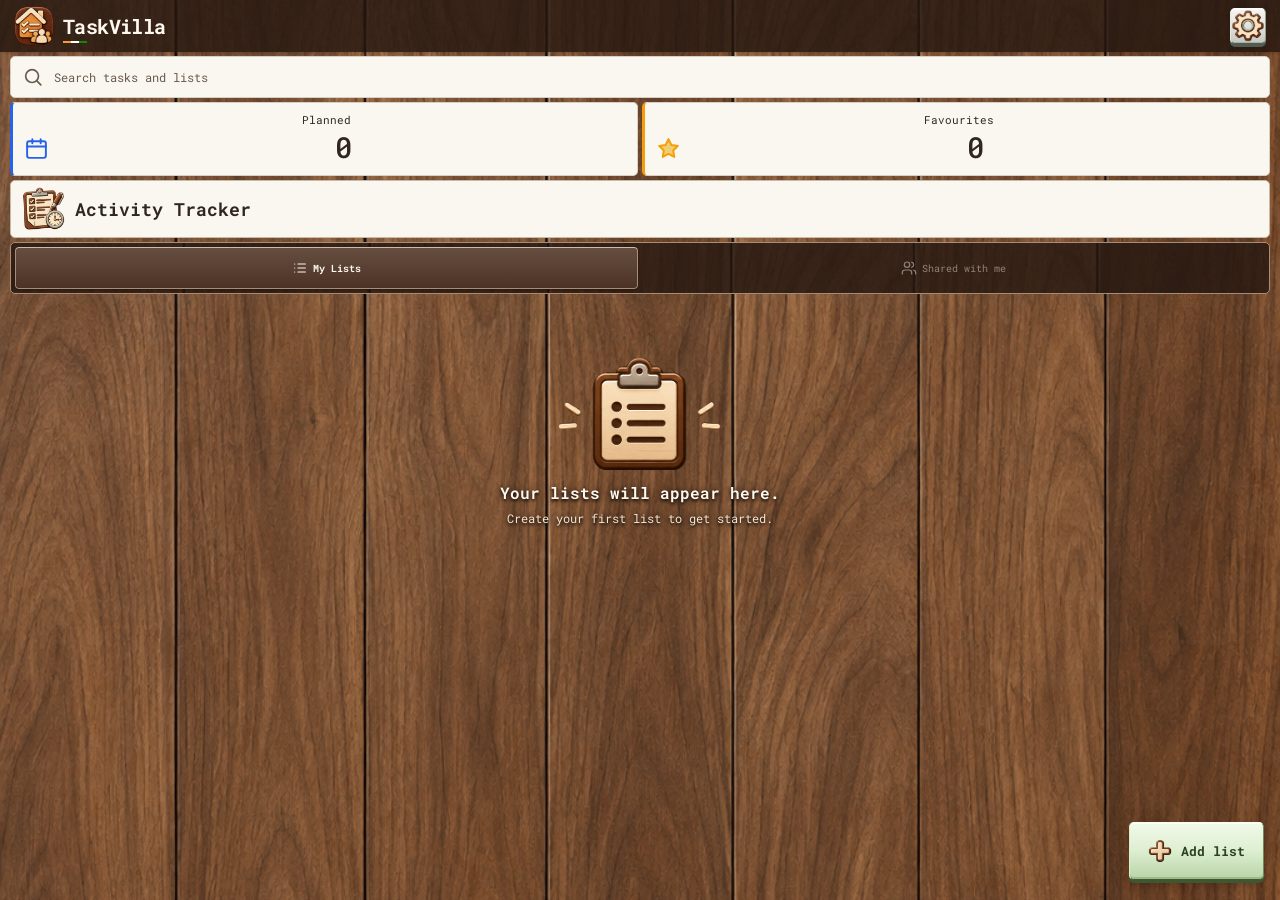
==== commit 04fda816: "Release TaskVilla 0.58.14 with cloud sync, sharing and backend sources" ====
--- a/android/assets/ui/index.html
+++ b/android/assets/ui/index.html
@@ -6,6 +6,8 @@
 <script src="button-feedback.js"></script><script src="assets/emoji-catalogue.js"></script>
 <script src="assets/activity-catalogue.js"></script>
 <script src="app.js"></script>
+<script src="colour-picker.js"></script>
+<script src="help.js"></script>
 <script src="tracker.js"></script>
 <script src="editor.js"></script>
 <script src="keyboard.js"></script>
--- a/android/assets/ui/styles.css
+++ b/android/assets/ui/styles.css
@@ -118,8 +118,6 @@
 .date-control{position:relative;display:flex;align-items:center;min-height:32px;background:#fffdf8;border-radius:5px}.date-display{padding:5px 3px;font-size:12px;color:#30251f;pointer-events:none}.date-placeholder{color:#8a7a6d}.detail-field .date-control input[type="date"]{position:absolute;inset:0;opacity:0;width:100%;height:100%;padding:0;cursor:pointer}.date-control:focus-within{outline:2px solid #b89168;outline-offset:1px}.toast{overflow-wrap:anywhere}
 
 /* v0.15: reference-inspired Settings cards and individual RGB colours. */
-#colour-0{accent-color:#c73832;--channel-colour:#c73832;--channel-pale:#f8d4d2}#colour-1{accent-color:#25804a;--channel-colour:#25804a;--channel-pale:#cce9d5}#colour-2{accent-color:#326acc;--channel-colour:#326acc;--channel-pale:#d3e0fb}
-.colour-slider input[type=range]{appearance:none;-webkit-appearance:none;height:24px;background:transparent;padding:0;border:0}.colour-slider input[type=range]::-webkit-slider-runnable-track{height:6px;background:linear-gradient(90deg,var(--channel-pale),var(--channel-colour));border-radius:3px}.colour-slider input[type=range]::-webkit-slider-thumb{appearance:none;-webkit-appearance:none;height:18px;width:18px;border:2px solid #fff;border-radius:50%;margin-top:-6px;background:var(--channel-colour);box-shadow:0 0 0 1px #0003}.colour-slider input[type=range]::-moz-range-track{height:6px;background:linear-gradient(90deg,var(--channel-pale),var(--channel-colour));border-radius:3px}.colour-slider input[type=range]::-moz-range-thumb{height:14px;width:14px;border:2px solid #fff;border-radius:50%;background:var(--channel-colour)}
 .device.settings-screen{background:#e1dbce!important}.settings-screen .mobile-content{display:block;padding-bottom:0}.settings-screen .mobile-header{background:var(--theme-chrome);color:#fff8ef}
 .settings-layout{display:flex;flex-direction:column;gap:10px;padding:10px 12px 16px}.settings-card{background:#faf7f1;color:#30251f;border:1px solid #fff8;border-radius:5px;padding:12px;box-shadow:none}.app-summary{display:flex;align-items:center;gap:12px;min-height:76px}.app-summary img{width:52px;height:52px;object-fit:contain}.app-summary h2{font-size:16px;margin:0 0 5px;font-weight:650}.app-summary p{font-size:10px;margin:0;color:#6b5a4e}
 .settings-row{display:flex;align-items:center;gap:10px;min-height:40px;font-size:12px}.settings-row>span:not(.settings-switch){flex:1}.settings-row strong{font-size:11px;font-weight:500;text-align:right}.settings-row>.ic{width:19px;height:19px}.preferences-card .settings-row:first-child{border-bottom:1px solid #d8cfc4;padding-bottom:7px;margin-bottom:5px}.settings-helper{font-size:10px;line-height:1.6;color:#6b5a4e;margin:5px 0 0}.settings-switch{position:relative;width:44px;height:26px;flex-shrink:0}.settings-switch input{position:absolute;inset:0;width:44px;height:26px;margin:0;opacity:0;cursor:pointer;z-index:1}.toggle-track{display:block;width:44px;height:26px;border-radius:15px;background:#b4b6ae;transition:background 160ms}.toggle-track:after{content:'';display:block;position:absolute;left:3px;top:3px;width:20px;height:20px;border-radius:50%;background:#fff;transition:transform 160ms}.settings-switch input:checked+.toggle-track{background:#2c805b}.settings-switch input:checked+.toggle-track:after{transform:translateX(18px)}.settings-switch input:focus-visible+.toggle-track{outline:2px solid #654633;outline-offset:2px}
@@ -229,4 +227,283 @@
 /* v0.38: fixed neutral feedback surfaces and balanced list-editor actions. */
 #app .device .refresh-indicator{background-color:#fff!important;background-image:none!important;color:#30251f!important;border:1px solid #d8cfc4!important}
 #app .toast{background-color:#000!important;background-image:none!important;color:#fff!important;border:1px solid #333!important}
+#analysis-overlay{outline:none;border:0;padding:24px;background:transparent;color:#fff;box-shadow:none;text-align:center;max-width:85vw}
+#analysis-overlay::backdrop{background:rgba(0,0,0,.62)}
+#analysis-overlay img{display:block;width:112px;height:112px;object-fit:contain;margin:auto}
+#analysis-overlay p{margin:14px 0 0;font-size:12px;color:#fff}
+.sync-card-heading{display:flex;align-items:center;justify-content:space-between;gap:10px}
+.sync-card-heading .settings-label{margin:0}
+.sync-status{position:relative;display:block;width:44px;height:29px;overflow:hidden;background:#fff;border:0;border-radius:0;flex:0 0 44px}
+.sync-status>img{position:absolute;left:50%;top:-10px;width:76px;height:auto;max-width:none;transform:translateX(-50%)}
+.sync-status.is-online>img{top:-40px}
+.sync-status.is-online{color:#16803b}
+.sync-status.is-offline{color:#c73832}
+.sync-button-icon{width:25px;height:25px;object-fit:contain;flex:0 0 25px}
+.cloud-storage-card>.helper{margin:8px 0 10px}.cloud-refresh{width:30px;height:30px;min-width:30px}.cloud-provider{display:flex;align-items:center;justify-content:space-between;gap:10px;padding:9px 0;border-top:1px solid #d9d1c5}.cloud-provider-info{display:flex;flex-direction:column;gap:3px;min-width:0}.cloud-provider-info strong{font-size:13px}.cloud-provider-info small,.cloud-setup-note{font-size:10px;color:#75665a;overflow-wrap:anywhere}.cloud-provider-actions{display:flex;align-items:center;justify-content:flex-end;gap:6px;flex-wrap:wrap}.cloud-provider-actions .button-primary{min-height:34px;padding:6px 9px;font-size:10px}.cloud-provider-actions .button-primary:disabled{opacity:.55}.cloud-attachment-disabled{margin:8px 0;padding:9px 10px;border-left:3px solid #a87b48;background:#f1eadf;color:#5b4b3e;font-size:11px;line-height:1.5}.cloud-attachment-disabled .plain-action{display:inline-flex;margin-left:5px;color:#386b36;text-decoration:underline;font-size:11px}.attachment-item-actions{display:flex;align-items:center;gap:6px}.attachment-item-actions .icon-btn{width:30px;height:30px;min-width:30px}
+@media(max-width:370px){.cloud-provider{align-items:flex-start;flex-direction:column}.cloud-provider-actions{justify-content:flex-start;width:100%}}
+.signin-popup{align-items:center;padding:14px}
+.auth-dialog{max-height:calc(100% - 28px);overflow-y:auto}
+.auth-dialog .auth-label{display:block;margin:12px 0 5px;font-size:10px;font-weight:700;letter-spacing:.8px;text-transform:uppercase;color:#685647}
+.auth-dialog .large-input{box-sizing:border-box;margin:0 0 7px;min-height:42px;font-size:13px}
+.auth-send-row{display:flex;justify-content:flex-end}
+.auth-send-row .button-primary{width:auto;min-width:142px;min-height:42px;margin:2px 0 4px;padding:8px 12px}
+.auth-send-row .button-primary:disabled{opacity:.6}
+.auth-entry[hidden],.auth-dialog [hidden]{display:none!important}
+.auth-countdown{display:block;min-height:28px;color:#6b5a4e;font-size:10px;line-height:1.5;margin:2px 0 8px}
+.auth-status{min-height:18px;margin:4px 0 10px!important;font-size:11px!important;color:#6b5a4e}
+.auth-dialog .confirm-actions{justify-content:flex-end;gap:8px}
+.auth-dialog .confirm-actions .button-primary{width:auto;min-width:118px;min-height:42px;margin:0;padding:8px 12px}
+.sync-status{background:transparent}
+.sync-status>img{mix-blend-mode:multiply}
+.auth-send-row{display:block}
+.auth-send-row .button-primary{box-sizing:border-box;width:100%;min-width:0;min-height:42px;margin:2px 0 4px}
 .list-editor-actions{display:flex;align-items:stretch;gap:8px}.list-editor-actions>.button-primary{flex:1 1 0;width:0;min-width:0;min-height:44px;display:flex;align-items:center;justify-content:center;gap:6px}
+
+/* Settings and readable combined Help follow deployed SMSAnalyzer. */
+.device.settings-screen{background:var(--theme-chrome) var(--theme-texture) center/cover!important}
+.settings-screen .mobile-content{background:transparent}.settings-layout{gap:2px}
+.settings-card,.settings-author{margin:0}.app-summary>div{flex:1;min-width:0}
+.settings-help{margin-left:auto;flex:none;width:44px;height:44px;padding:4px;background:linear-gradient(#fffdf8,#eee5d9 55%,#d0c1b0);border:1px solid;border-color:#fff #a59487 #786354 #e8ddd1;border-radius:5px;box-shadow:inset 0 1px #fff,0 3px #786354;color:#503d2f}
+.settings-help .help-art{display:block;width:34px;height:34px;object-fit:contain}
+.help-overlay{position:absolute;inset:0;z-index:180;background:#0008;display:flex;align-items:center;justify-content:center;padding:18px 12px;--chrome:var(--theme-chrome);--control-border:var(--theme-border)}
+.help-dialog{display:flex;flex-direction:column;min-height:0;max-height:100%;width:100%;max-width:420px;background:#faf7f1;color:#30251f;border:1px solid #a59487;border-radius:10px;box-shadow:0 14px 48px #0008;overflow:hidden}
+.help-heading{flex:none;display:flex;align-items:center;gap:10px;padding:12px 14px;background:var(--theme-chrome);color:#fff8ef}
+.help-heading h2{display:flex;align-items:center;gap:9px;flex:1;min-width:0;font-size:16px;line-height:1.4;margin:0}
+.help-heading h2 img{width:28px;height:28px;object-fit:contain;flex:none}
+.help-heading .help-close{flex:none;font-size:26px;line-height:1;background:linear-gradient(#f5f6f3,#c3c7c1);color:#3e443c;border:1px solid #959c92;box-shadow:0 3px #535b50;border-radius:5px}
+.help-content{overflow:auto;min-height:0;padding:16px 12px 12px;overscroll-behavior:contain;scrollbar-gutter:stable}
+
+
+.help-doc{font:12px/1.65 'Roboto Mono',monospace;color:#30251f;overflow-wrap:anywhere}
+
+
+.help-doc header.hero{display:block;position:static;width:auto;height:auto;min-height:0;object-fit:initial;margin:0 0 18px;padding:12px;background:var(--help-chrome);color:#fff8ef;border:1px solid #b8a58c;border-radius:5px}
+
+
+.help-doc .by{margin:0;color:inherit}
+.help-doc .ver{display:inline-block;margin:0 5px;padding:1px 6px;border:1px solid #9cac86;border-radius:4px;background:#e5ecd9;color:#294122;font-size:11px;font-weight:600}
+
+
+.help-doc fieldset{min-width:0;margin:0 0 16px;padding:7px 12px 12px;background:#faf7f1;border:1px solid #b8a58c;border-radius:5px}
+
+
+.help-doc legend{max-width:100%;padding:3px 9px;background:#e5ecd9;color:#294122;border:1px solid #9cac86;border-left:3px solid #65844b;border-radius:4px;font-size:12px;font-weight:700}
+
+
+.help-doc h3{margin:13px 0 5px;font-size:11px;text-transform:uppercase;letter-spacing:.04em;color:#786859}
+.help-doc ul{margin:7px 0 0;padding-left:18px}
+.help-doc li{margin:4px 0}
+.help-doc li::marker{color:#65844b}
+
+
+.help-doc dl.screens{margin:8px 0 0}
+.help-doc dt{margin-top:14px;font-weight:700;color:var(--help-chrome)}
+.help-doc dt:first-child{margin-top:0}
+.help-doc dd{margin:4px 0 0 4px;padding-left:10px;border-left:2px solid #a98657}
+.help-doc dd p{margin:0}
+.help-doc dd ul{margin-top:4px}
+
+
+.help-doc table.ts{width:100%;border-collapse:collapse;font-size:11px;margin-top:6px}
+.help-doc table.ts th,.help-doc table.ts td{text-align:left;padding:8px 6px;border:0;vertical-align:top}
+.help-doc table.ts th{width:34%;color:var(--help-chrome);font-weight:600}
+.help-doc table.ts tr:nth-child(odd){background:#f0ebe3}
+
+
+.help-doc footer{padding:10px;background:var(--help-chrome);color:#fff8ef;border:1px solid #b8a58c;border-radius:5px;text-align:center;font-size:10px}
+
+
+.help-doc{--help-chrome:var(--chrome)}
+
+
+.help-doc legend{background:var(--chrome);color:#fff8ef;border-color:var(--control-border,#b59473);border-left-color:var(--control-border,#b59473)}
+
+
+.help-doc li::marker{color:var(--chrome)}
+.help-doc dd{border-left-color:var(--chrome)}
+
+
+.help-doc footer{background:var(--chrome);border-color:var(--control-border,#b59473)}
+
+
+.help-doc fieldset{margin:0 0 16px;padding:8px 12px 13px;border-color:#d6cabb;box-shadow:none;background:#fffdf8}
+
+
+.help-doc legend{padding:2px 7px;background:#faf7f1;color:var(--chrome);border:0;border-radius:0;font-size:12px}
+
+
+.help-doc footer{background:#eee8de;color:#503d2f;border:0;border-top:1px solid #d6cabb;border-radius:4px;padding:12px 8px}
+/* Match SMSAnalyzer Settings options padding; Activity belongs with preferences. */
+.preferences-card{padding:0 12px}
+.preferences-card>.settings-row,.preferences-card>.settings-row:first-child{margin:0;min-height:54px;padding:12px 0;align-items:center}
+.preferences-card>.settings-helper{margin:0 0 12px}
+.preferences-card>.settings-activity{margin:0 0 12px;padding:10px 12px;min-height:44px;gap:10px;border:1px solid;border-color:#fff #959c92 #535b50 #e4e8e1;border-radius:5px;background:linear-gradient(#f5f6f3,#e2e4e0 48%,#c3c7c1);color:#3e443c;box-shadow:inset 0 1px #fff,0 3px #535b50}
+
+.appearance-selectors{display:grid;grid-template-columns:repeat(2,minmax(0,1fr));gap:8px;align-items:stretch}
+.appearance-selectors .appearance-choice{width:100%;min-width:0;gap:6px;padding:8px;margin-bottom:5px}
+.appearance-selectors .choice-text{min-width:0;font-size:11px;line-height:1.5}
+.appearance-selectors .appearance-icon{width:24px;flex:none}.appearance-selectors .appearance-swatch{width:22px;height:22px;flex:none}
+.appearance-selectors .appearance-choice>.ic{width:14px;height:14px;flex:none;margin-left:auto}
+
+.brand-header .icon-btn[data-go="settings"]{padding:1px;display:grid;place-items:center}
+.brand-header .icon-btn .settings-gear-art{display:block;width:32px;height:32px;max-width:100%;object-fit:contain;margin:0;border:0;border-radius:0;filter:none}
+
+/* Approved SMSAnalyzer wooden action assets; retain existing control geometry. */
+.device img.themed-action-art{display:block;width:24px;height:24px;object-fit:contain;flex-shrink:0;filter:none}
+.device .mobile-header .icon-btn[aria-label="Back"]{padding:1px}
+.device .mobile-header .icon-btn[aria-label="Back"] .themed-action-art{width:26px;height:26px;max-width:100%;margin:0}
+.device .entry-actions .icon-btn .themed-action-art,.device .tracker-screen .header-actions .icon-btn .themed-action-art{width:24px;height:24px}
+.device .palette-header .icon-btn .themed-action-art,.device .help-close .themed-action-art{width:22px;height:22px;max-width:100%;margin:0}
+.device .help-close{display:grid;place-items:center;padding:3px}
+
+/* Share Add/Edit list picker layout with visible icon-to-label breathing room. */
+.appearance-selectors .appearance-choice{gap:8px}
+.appearance-selectors .appearance-icon{width:28px;height:28px;flex:0 0 28px}
+.appearance-selectors .appearance-icon .list-emoji{font-size:26px;line-height:1}
+.appearance-selectors .appearance-icon>.ic{max-width:24px;max-height:24px}
+
+/* Shared popup frames: slim themed title bars flush to the outer frame. */
+.confirm-dialog,.palette-dialog,.help-dialog{border:1px solid var(--theme-border,#a59487);border-top-color:#fff7e6;border-left-color:#e8d7bc;border-radius:8px;box-shadow:inset 1px 1px #fff9,inset -1px -1px #35251d55,0 12px 36px #0008}
+.confirm-dialog>.palette-header,.palette-dialog>.palette-header,.help-dialog>.help-heading{background:var(--theme-chrome,#654633);color:#fff8ef;border:1px solid #ffffff55;border-right-color:#0004;border-bottom-color:#0005;border-radius:7px 7px 0 0;box-shadow:inset 1px 1px #fff3,inset -1px -1px #0002;padding:7px 10px;gap:10px}
+.confirm-dialog>.palette-header{margin:-18px -18px 12px}
+.confirm-dialog>.palette-header h2,.palette-dialog>.palette-header h2,.help-dialog>.help-heading h2{margin:0;font-size:14px;line-height:1.4;flex:1;min-width:0}
+.palette-dialog{padding:0;overflow:hidden;min-height:0}
+.palette-dialog>.palette-header{margin:0;flex:none}
+.palette-body{padding:12px;overflow:auto;min-height:0;flex:1}
+.palette-body:has(.colour-spectrum){display:flex;flex-direction:column;gap:14px;padding:14px}
+.palette-body:has(.colour-spectrum) .colour-spectrum{margin:0;flex-shrink:0}
+.palette-body:has(.colour-spectrum) .custom-colour{padding:0;border:0;gap:14px}
+.palette-body:has(.colour-spectrum) .colour-slider{margin:0;gap:14px}
+.palette-body:has(.colour-spectrum) #colour-error{margin:0}
+.palette-body:has(.colour-spectrum) #colour-error:empty{display:none}
+.palette-body:has(.colour-spectrum) [data-use-colour]{margin:0;align-self:flex-end}
+.palette-body #emoji-search{margin-top:0}.palette-body .emoji-category-label{display:block}
+.palette-body .emoji-count{display:block}.palette-body .colour-slider input{min-width:0}
+.help-dialog>.help-heading{margin:0;flex:none}
+.confirm-dialog .confirm-actions{gap:4px}
+/* Continuous saturation/brightness square and a separate vertical hue spectrum. */
+.colour-spectrum{display:grid;grid-template-columns:minmax(0,1fr) 28px;gap:14px;height:min(220px,28dvh);min-height:120px;margin:0 2px 10px}
+.colour-spectrum-panel,.colour-hue-slider{position:relative;touch-action:none;user-select:none;-webkit-user-select:none;cursor:crosshair;border:1px solid #0005;box-shadow:inset 0 0 0 1px #ffffff25}
+.colour-spectrum-panel{border-radius:12px;background:linear-gradient(to top,#000,transparent),linear-gradient(to right,#fff,transparent),hsl(var(--hue,0) 100% 50%)}
+.colour-hue-slider{border-radius:18px;background:linear-gradient(to bottom,#f00,#f0f,#00f,#0ff,#0f0,#ff0,#f00)}
+.colour-spectrum-marker,.colour-hue-marker{position:absolute;display:block;width:16px;height:16px;border:3px solid #fff;border-radius:50%;box-shadow:0 0 2px 1px #0005;transform:translate(-50%,-50%);pointer-events:none}
+.colour-spectrum-marker{left:clamp(8px,var(--saturation,0%),calc(100% - 8px));top:clamp(8px,var(--brightness,0%),calc(100% - 8px))}
+.colour-hue-marker{width:24px;height:24px;left:50%;top:clamp(12px,var(--hue-position,100%),calc(100% - 12px))}
+.colour-spectrum-panel:focus-visible,.colour-hue-slider:focus-visible{outline:2px solid var(--theme-chrome);outline-offset:2px}
+
+
+/* Centre closed-keyboard pickers without altering approved keyboard-open placement. */
+html:not(.keyboard-open) .palette-overlay{align-items:center}
+.palette-body:has(.colour-spectrum) [data-use-colour]{width:auto;max-width:100%;flex:none;align-self:flex-end;display:inline-flex;justify-content:center;padding:10px 14px}
+
+/* Shared RGB channels: native SMSAnalyzer handles, solid filled accents, aligned tracks. */
+.palette-body .colour-slider{display:grid;grid-template-columns:36px minmax(0,1fr) 3ch;align-items:center;column-gap:14px}
+.palette-body .colour-slider input[type=range]{appearance:auto;-webkit-appearance:auto;width:100%;min-width:0;margin:0;height:24px;padding:0;border:0;background:transparent}
+.palette-body .colour-slider output{width:auto;min-width:0;text-align:right;font-variant-numeric:tabular-nums}
+#colour-0{accent-color:#d32f2f}#colour-1{accent-color:#2e7d32}#colour-2{accent-color:#1565c0}
+
+/* Popup dismiss controls are neutral Cancel controls, independent of title-bar theme. */
+.device .palette-header .icon-btn,.device .help-heading .help-close{background-color:#e0e2df;background-image:linear-gradient(#f5f6f3,#e2e4e0 48%,#c3c7c1);color:#3e443c;border:1px solid;border-color:#fff #959c92 #535b50 #e4e8e1;box-shadow:inset 0 1px 0 #ffffffcc,inset 0 -1px 0 #737c6c55,0 3px 0 #535b50,0 5px 8px #24140c44;--press-dark:#535b50;--press-light:#e4e8e1}
+
+/* TaskVilla home refinements: matched SMSAnalyzer shortcut cards and list tabs. */
+.smart-navigation{grid-template-columns:repeat(2,minmax(0,1fr))}
+.smart-box{padding-left:10px;border:1px solid #d8cfc4;border-left:3px solid var(--shortcut-accent)}
+.smart-box:before{display:none}
+.smart-planned{--shortcut-accent:#2563EB}
+.smart-favourites{--shortcut-accent:#F59E0B}
+.navigation-list-tabs{margin:10px 10px 8px}
+.navigation-list-tabs button{min-height:42px}
+.navigation-list-tabs button:disabled{opacity:.45;cursor:not-allowed}
+.home-list-items{padding-bottom:86px}
+.cloud-storage-entry{display:flex;align-items:center;justify-content:space-between;gap:12px}.cloud-entry-copy{min-width:0}.cloud-entry-copy .settings-label{margin:0 0 4px}.cloud-entry-copy p{margin:0;color:#75665a;font-size:11px}.cloud-storage-entry>.button-primary{min-height:34px;padding:6px 12px;font-size:11px}
+.cloud-storage-page{display:flex;flex-direction:column;gap:10px;padding:12px}.cloud-storage-screen .mobile-header h1{font-size:18px}.cloud-info-button{flex:0 0 32px}.cloud-storage-intro{margin:0;color:#75665a;font-size:13px;line-height:1.55}.cloud-storage-notice{display:flex;align-items:center;gap:10px;padding:10px 12px;background:#f1eadf;border-radius:5px;color:#68594d;font-size:11px;line-height:1.45}.cloud-storage-notice .ic{width:24px;height:24px;flex:none}.cloud-provider-list{display:flex;flex-direction:column;gap:8px}.cloud-provider-card{display:flex;align-items:center;gap:9px;padding:10px;background:#faf7f1;color:#30251f;border:1px solid #eee5da;border-radius:5px;box-shadow:0 1px 3px #30251f14;min-width:0}.cloud-provider-card.is-active{background:#f3f7ee;border:2px solid #c2d2b4;padding:9px}.cloud-provider-logo{width:42px;height:42px;object-fit:contain;flex:none;background:#fffdfa;border:1px solid #eee7dc;border-radius:5px;padding:6px}.cloud-provider-main{flex:1;min-width:0}.cloud-provider-title{display:flex;align-items:center;flex-wrap:wrap;gap:5px}.cloud-provider-title strong{font-size:13px;color:#20252d}.cloud-connected,.cloud-not-connected{display:inline-flex;align-items:center;gap:3px;font-size:9px;white-space:nowrap}.cloud-connected{padding:3px 6px;border-radius:12px;background:#e1eedb;color:#245b2c}.cloud-connected .ic{width:12px;height:12px}.cloud-not-connected{color:#77716c}.cloud-provider-main p{margin:3px 0 0;color:#75665a;font-size:10px;line-height:1.35}.cloud-account,.cloud-quota{display:block;margin-top:3px;color:#75665a;font-size:9px;overflow-wrap:anywhere}.cloud-provider-controls{display:flex;align-items:center;justify-content:center;gap:4px;flex:none}.cloud-connect{min-width:58px;min-height:31px;padding:5px 8px;font-size:10px}.cloud-connect:disabled{opacity:.55}.cloud-select{display:grid;place-items:center;width:28px;height:28px;padding:0;background:transparent;border:0;cursor:pointer}.cloud-select>span{display:block;width:20px;height:20px;border:1.5px solid #9b9187;border-radius:50%;background:transparent}.cloud-select.selected>span{border:2px solid #23652e;box-shadow:inset 0 0 0 4px #f4f8ee;background:#23652e}.cloud-select:disabled{cursor:default}.cloud-disconnect{display:inline-block;margin-top:4px;padding:2px 0;border:0;background:transparent;color:#857267;text-decoration:underline;font-size:9px}.cloud-setup-note{display:block;margin-top:3px;color:#8a6d50;font-size:9px}.cloud-storage-footnote{margin:0;color:#75665a;font-size:10px;line-height:1.4}.cloud-info-overlay .confirm-dialog{max-width:380px}.cloud-info-overlay .palette-header .icon-btn{background:#e5e5e2;border-color:#d0d0cb;box-shadow:0 2px 0 #a3a39d}.cloud-info-overlay .confirm-actions{justify-content:flex-end}.cloud-info-overlay .confirm-actions .button-primary{flex:0 0 auto;min-width:96px}
+.cloud-storage-inline{display:flex;flex-direction:column;gap:9px}.cloud-storage-inline-heading .settings-label{margin:0 0 3px}.cloud-storage-inline-heading p{margin:0;color:#75665a;font-size:11px;line-height:1.4}.cloud-storage-inline .cloud-provider-list{gap:0}.cloud-storage-inline .cloud-provider-card{background:transparent;border:0;border-top:1px solid #e3dbd0;border-radius:0;box-shadow:none;padding:9px 2px;gap:10px}.cloud-provider-inline .cloud-provider-logo{width:44px;height:44px;padding:6px}.cloud-provider-inline .cloud-provider-title{margin-bottom:2px}.cloud-provider-inline .cloud-provider-main p{display:none}.cloud-provider-inline .cloud-provider-controls{min-width:108px}.cloud-provider-inline .cloud-connect{min-width:92px;min-height:38px;padding:7px 12px;font-size:11px}.cloud-provider-inline .cloud-disconnect{margin:0;min-height:38px;padding:7px 12px;border:1px solid #dda9a1;border-radius:5px;background:linear-gradient(#fff4f2,#efc3bc);box-shadow:0 3px 0 #a85a50;color:#8f271e;text-decoration:none;font-size:11px;font-weight:700}.cloud-provider-inline .cloud-disconnect:active{transform:translateY(2px);box-shadow:0 1px 0 #a85a50}.cloud-storage-inline-disclaimer{display:flex;align-items:flex-start;gap:9px;padding:9px 10px;border:1px solid #f2a000;border-radius:5px;background:#fff6e6;color:#75665a;font-size:10px;line-height:1.4}.cloud-storage-inline-disclaimer .ic{width:20px;height:20px;flex:none;color:#df8500}
+.cloud-storage-inline-heading{display:flex;align-items:center;gap:10px}.cloud-storage-heading-icon .ic{width:40px;height:40px;color:#60432d}
+
+.navigation-screen .navigation-list-tabs{width:auto;align-self:stretch;margin:10px 10px 8px;box-sizing:border-box;flex-shrink:0}.cloud-storage-inline-heading{justify-content:space-between}.cloud-storage-heading-copy{flex:1;min-width:0}.cloud-storage-heading-icon{width:44px;height:44px;object-fit:contain;flex:0 0 44px}.cloud-storage-inline .cloud-provider-list{display:grid;grid-template-columns:repeat(2,minmax(0,1fr));gap:8px}.cloud-storage-inline .cloud-provider-tile{position:relative;display:flex;flex-direction:column;align-items:center;gap:10px;padding:14px 8px 10px;border:1px solid #d8cfc4;border-radius:5px;background:#faf7f1;box-shadow:none}.cloud-storage-inline .cloud-provider-tile.is-active{border-color:#397a32}.cloud-provider-tile .cloud-provider-logo{box-sizing:content-box;width:52px;height:52px;object-fit:contain;padding:9px;border-radius:12px}.cloud-provider-tile>strong{font-size:14px;text-align:center}.cloud-provider-tile .button-primary{width:100%;min-width:0;display:flex;align-items:center;justify-content:center;gap:7px;min-height:38px;font-size:12px;padding:7px 5px;margin:0;text-decoration:none}.cloud-provider-tile .cloud-disconnect{background:linear-gradient(#fff2f0,#efbcb7);color:#8f211b;border:1px solid #dda9a1;box-shadow:0 3px 0 #ac746b}.cloud-provider-tile .cloud-connect{background:linear-gradient(#f6f6f4,#d7d8d5);color:#272b29;border:1px solid #bbbdb6;box-shadow:0 3px 0 #8a9087}.provider-selected{position:absolute;top:6px;right:6px;display:grid;place-items:center;background:#3e7936;color:white;border-radius:3px;width:18px;height:18px}
+
+.navigation-screen .navigation-list-tabs{width:calc(100% - 20px)!important;margin-left:10px!important;margin-right:10px!important;box-sizing:border-box}
+
+.cloud-storage-inline-heading{align-items:flex-start}.cloud-storage-heading-icon{align-self:flex-start}.cloud-storage-inline .cloud-provider-tile.is-active{border:2px solid var(--theme-border);padding:13px 7px 9px}
+
+.navigation-screen .mobile-content{display:flex;flex-direction:column;overflow:hidden;padding-bottom:0;min-height:0}.navigation-screen .mobile-content>*{flex-shrink:0}.navigation-screen .home-list-items{flex:1 1 0;min-height:0;overflow-y:auto;overscroll-behavior-y:contain;padding-bottom:110px;scroll-padding-bottom:110px;-webkit-overflow-scrolling:touch}.navigation-screen .mobile-content>.sticky-action{position:absolute}.shared-people-panel{margin:0 10px 8px;padding:8px 10px;background:#faf7f1;border-radius:5px;font-size:10px;color:#5e5148}.shared-people-panel strong{display:flex;align-items:center;gap:5px;margin-bottom:4px}.shared-people-panel div{display:flex;flex-wrap:wrap;gap:4px 12px}.shared-people-panel span{overflow-wrap:anywhere}.detail-field input[readonly]{background:#f0ede7;color:#645a50;cursor:default;border:1px solid #d7cfc4;border-radius:5px;padding:7px 8px}.cloud-storage-inline .cloud-provider-tile.is-active{border-color:#397a32}.cloud-storage-inline-heading{position:relative;min-height:29px}.cloud-storage-heading-icon{position:absolute;top:0;right:0;object-position:center top;margin:0;transform:translateY(-3px)}.cloud-storage-heading-copy{padding-right:54px}.cloud-storage-inline .cloud-provider-tile{gap:5px;padding:9px 8px 8px}.cloud-storage-inline .cloud-provider-tile.is-active{padding:8px 7px 7px}.cloud-provider-tile .cloud-provider-logo{width:46px;height:46px;padding:7px}.cloud-provider-tile>strong{margin:0;line-height:1.3}.cloud-provider-tile .button-primary{margin:2px 0 0}
+
+/* Artwork starts at source row 20/114; sync online starts at 522/980. Align painted tops at +0.48px from each heading. */
+.cloud-storage-heading-icon{transform:translateY(-7.24px)}
+
+.settings-screen .mobile-content>.mobile-header{position:sticky;top:0;z-index:15;flex-shrink:0}
+
+/* Settings typography aligned to the approved sizes. */
+.settings-screen .mobile-header h1{font-size:18px}.settings-screen .app-summary h2{font-size:16px}.settings-screen .settings-row{font-size:11px}
+
+.navigation-list-tabs button[aria-disabled=true]{opacity:.45;cursor:pointer}
+
+.sync-status{height:36px;align-self:flex-start;overflow:hidden;background:transparent}.sync-status>svg{display:block;width:44px;height:36px}.cloud-storage-heading-icon{transform:translateY(-7.72px)}.cloud-provider-tile .button-primary:disabled{opacity:.45;cursor:not-allowed;white-space:normal}
+
+.settings-author .contact-options{display:flex;flex-direction:column;align-items:center;gap:8px;margin-top:12px}.settings-author .contact-card,.settings-author .contact-card:hover{display:block;width:220px;max-width:100%;min-height:0;padding:0;margin:0;border:0;border-radius:30px;background:transparent;box-shadow:none;line-height:0}.settings-author .contact-button-art{display:block;width:100%;height:auto;object-fit:contain}.settings-author .contact-card:active,.settings-author .contact-card.ui-pressed{transform:translateY(2px);filter:brightness(.93)}.settings-author .contact-card:focus-visible{outline:2px solid #fff8ef;outline-offset:3px}.home-list-items:has(>.home-empty-state){display:flex;flex-direction:column}.home-empty-state{margin:auto 10px;padding:16px 10px;text-align:center;color:#fff8ef;text-shadow:0 2px 3px #1a100af2,0 0 7px #1a100ad9;flex:none}.home-empty-state>img{display:block;width:170px;height:124px;object-fit:contain;margin:0 auto 12px}.home-empty-state h2{color:inherit;font-size:16px;font-weight:650;line-height:1.4;margin:0 0 5px}.home-empty-state p{color:#f4e6d0;font-size:12px;line-height:1.5;margin:0 auto;max-width:285px}
+
+.settings-author .contact-options{display:grid;grid-template-columns:repeat(3,minmax(0,1fr));gap:5px;align-items:center}.settings-author .contact-card{width:100%;max-width:none;min-height:38px;display:flex;align-items:center;transition:transform 120ms,filter 120ms,box-shadow 120ms}.settings-author .contact-card:active,.settings-author .contact-card.ui-pressed{transform:translateY(2px);filter:brightness(.8);box-shadow:inset 0 3px 5px #0008}.settings-author .contact-card.ui-pressed .contact-button-art{filter:contrast(1.08)}.auth-countdown:not([hidden]){display:flex;align-items:center;justify-content:center;gap:9px;padding:10px;margin:8px 0 12px;border:2px solid #5d823d;border-radius:5px;background:#eff5e5;color:#304826;font-size:11px;line-height:1.4;box-shadow:inset 0 1px #fff}.auth-countdown .ic{width:26px;height:26px;flex:none}.auth-countdown strong{display:inline-block;font-size:20px;font-weight:700;letter-spacing:1px;font-variant-numeric:tabular-nums;margin-left:4px}.auth-countdown small{display:block;font-size:10px;color:#56664d;margin-top:3px}
+
+/* Approved section/card spacing; task and list row spacing stays unchanged. */
+.navigation-screen .search-entry{margin:4px 10px 0}.navigation-screen .smart-navigation{margin:4px 10px 0;gap:4px}.navigation-screen .tracker-home{margin:4px 10px 0}.navigation-screen .navigation-list-tabs{margin-top:4px;margin-bottom:0}.navigation-screen .home-list-items{margin-top:4px}.settings-screen .settings-layout{gap:4px}.settings-screen .theme-options,.settings-screen .cloud-provider-list,.settings-screen .contact-options,.settings-screen .confirm-actions{gap:4px}
+.signin-popup .auth-countdown:not([hidden]){display:flex;align-items:flex-start;justify-content:flex-start;gap:9px;margin:12px 0 4px;padding:10px;border:1px solid #bcb2a3;border-radius:5px;background:#eeeae2ee;color:#706555;font-size:10px;line-height:1.6;text-align:left;box-shadow:none}.signin-popup .auth-countdown[hidden]{display:none!important}.signin-popup .auth-countdown .disclaimer-icon{width:24px;height:24px;flex:0 0 24px;margin:0;align-self:flex-start}.signin-popup .auth-countdown p{flex:1;min-width:0;margin:0;font-size:10px;line-height:1.6}.signin-popup .auth-countdown strong{display:inline;font-size:12px;font-weight:700;letter-spacing:0;font-variant-numeric:tabular-nums;margin:0}
+.settings-export-art{position:relative;width:100%;line-height:0;border-radius:5px;overflow:hidden;flex:none}.export-panel-art{display:block;width:100%;height:auto}.export-art-action{position:absolute;left:72.2738386%;top:25.4237288%;width:22.591687%;height:47.457627%;display:block;padding:0;margin:0;border:0;border-radius:8px;background:transparent;cursor:pointer;line-height:0;transition:transform 120ms,filter 120ms,box-shadow 120ms}.export-art-action>img{display:block;width:100%;height:100%}.export-art-action:active,.export-art-action.ui-pressed{transform:translateY(2px);filter:brightness(.83);box-shadow:inset 0 3px 5px #18300b88}.export-art-action:focus-visible{outline:2px solid #397533;outline-offset:2px}
+
+/* SMSAnalyzer disclaimer border convention, retaining each existing surface. */
+.app-disclaimer,.cloud-storage-inline-disclaimer,.signin-popup .auth-countdown:not([hidden]){border:1px solid #d29342;border-left-width:3px}
+
+/* Native pill controls: name size 12px, contact labels 70% (8.4px). */
+.settings-author{--author-name-size:12px}.settings-author .signature-author strong{font-size:var(--author-name-size)}.settings-author .contact-options{display:grid;grid-template-columns:1.1fr 1fr 1fr;gap:4px;align-items:stretch;margin-top:12px}.settings-author .contact-card,.settings-author .contact-card:hover{--pill-border:#166fae;display:flex;flex-direction:row;align-items:stretch;justify-content:flex-start;gap:0;min-width:0;width:auto;max-width:none;min-height:28px;margin:0;padding:0;border:1px solid var(--pill-border);border-radius:999px;overflow:hidden;background:linear-gradient(#23445e,#12334e);box-shadow:inset 0 1px #ffffff33,0 2px 3px #0007;color:#fff;font-family:inherit;font-size:calc(var(--author-name-size) * .7);font-weight:600;line-height:1.3;text-align:center;text-decoration:none;transition:transform 110ms,box-shadow 110ms,filter 110ms}.settings-author .contact-email,.settings-author .contact-email:hover{--pill-border:#aaa7a2;background:linear-gradient(#514c46,#36332e)}.settings-author .contact-call,.settings-author .contact-call:hover{--pill-border:#568869;background:linear-gradient(#304e36,#233d2b)}.settings-author .contact-pill-icon{display:flex;align-items:center;justify-content:center;flex:0 0 27px;padding:6px;box-sizing:border-box;border-right:1px solid #0008;box-shadow:1px 0 #ffffff30;background:linear-gradient(#06a7f4,#0064c7);color:#fff}.settings-author .contact-email .contact-pill-icon{background:linear-gradient(#817d76,#5b5852)}.settings-author .contact-call .contact-pill-icon{background:linear-gradient(#75b384,#407d54)}.settings-author .contact-pill-icon .ic{width:14px;height:14px;display:block;flex:none;stroke:#fff}.settings-author .contact-pill-label{display:flex;align-items:center;justify-content:center;flex:1;min-width:0;padding:6px;white-space:nowrap;font:inherit}.settings-author .contact-card:active,.settings-author .contact-card.ui-pressed{transform:translateY(2px);filter:brightness(.9);box-shadow:inset 0 2px 4px #0009,0 0 1px #0007}.settings-author .contact-card:focus-visible{outline:2px solid #fff8ef;outline-offset:2px}@media(max-width:300px){.settings-author .contact-options{display:flex;flex-wrap:wrap}.settings-author .contact-card{flex:1 1 80px}}
+
+.settings-screen .settings-layout{padding-left:10px;padding-right:10px}.device .mobile-header .icon-btn[aria-label="Back"]{width:36px;height:36px;min-width:36px;min-height:36px;max-width:36px;max-height:36px;flex:0 0 36px;padding:1px}.device .mobile-header .icon-btn[aria-label="Back"] .ic,.device .mobile-header .icon-btn[aria-label="Back"] .themed-action-art{width:32px;height:32px;max-width:100%;margin:0;object-fit:contain}.settings-author .contact-card{font-size:calc(var(--author-name-size) * .7 + 2px)}.global-search-controls{margin:0 10px 4px}.global-search-controls .tracker-search-field{margin-top:0}.global-search-controls .tracker-search-field input{flex:1;min-width:0;width:0;min-height:42px;margin:0;padding:8px 0;border:0;background:transparent;color:#30251f;font-size:12px}.global-search-results{padding-bottom:14px}.global-search-results .task-row{margin:0 10px 1px;width:calc(100% - 20px);background:#faf7f1;border:0;box-shadow:none}.global-search-results .task-row:nth-of-type(even){background:#eee7dc}.search-group-label{margin:8px 10px 4px;font-size:11px;color:#fff8ef;text-shadow:0 1px 3px #000;font-weight:600}.search-empty{margin:12px 10px;font-size:12px;color:#fff8ef;text-shadow:0 1px 3px #000}
+
+/* Keep screen titles visible while their content scrolls; match Home spacing. */
+.device .mobile-content>.mobile-header,.device .mobile-content>.brand-header{position:sticky;top:0;z-index:20;flex-shrink:0}
+.device .mobile-content{scroll-padding-top:72px}
+.settings-screen .settings-layout{padding-top:4px}
+.device .sticky-action{bottom:0;z-index:21}
+
+/* Native-like selection and reference wooden task-empty states. */
+.device,.device *{-webkit-user-select:none;user-select:none;-webkit-touch-callout:none}
+.device input:not([readonly]):not([disabled]),.device textarea:not([readonly]):not([disabled]),.device [contenteditable="true"],.device [contenteditable="true"] *{-webkit-user-select:text;user-select:text;-webkit-touch-callout:default}
+.task-list-empty{text-align:center;padding:clamp(22px,8vh,64px) 10px 18px;color:#fff8ef;text-shadow:0 2px 3px #24140c}
+.task-empty-art{display:block;width:180px;height:180px;max-width:70%;margin:0 auto 12px;background:url('assets/task-empty-sprite.png') left center/200% 100% no-repeat}
+.task-empty-art.is-complete{background-position:right center}
+.task-list-empty h2{font-size:18px;line-height:1.4;margin:0 0 10px;color:#fff8ef}
+.task-list-empty p{font-size:12px;line-height:1.7;max-width:285px;margin:0 auto;color:#f0e1cc}
+.list-screen .completed-heading{background-color:#f6e3c6;background-image:linear-gradient(#fffaed,#f6e3c6 50%,#dfbd8b);color:#503019;border:2px solid #a77345;border-top-color:#fff0d7;border-radius:5px;box-shadow:inset 0 1px 0 #fff9ec,0 3px 0 #5a351d,0 5px 7px #24140c55;padding:9px 14px;min-height:42px;gap:9px;margin:8px 0;font-size:12px}
+.list-screen .no-open-tasks>.completed-heading{margin:0 auto 12px}
+.list-screen .completed-heading:active,.list-screen .completed-heading.is-pressed{transform:translateY(3px);box-shadow:inset 0 2px 4px #5a351d55,0 1px 0 #5a351d}
+
+/* Compact centred Completed toggle, matching the supplied reference. */
+.device.list-screen .list-stack>.completed-heading{display:flex;flex:0 0 auto;width:max-content;max-width:100%;margin:8px auto 12px;padding:9px 16px;border:2px solid #a77345;border-top-color:#fff0d7;border-radius:5px;box-shadow:inset 0 0 0 1px #fff1d9,0 3px 0 #5a351d,0 5px 7px #24140c55}
+
+/* Supplied completed button artwork; retain live count and original image borders. */
+.device.list-screen .list-stack>.completed-image-button{position:relative;display:block;width:300px;max-width:100%;height:100px;min-height:0;margin:0 auto 8px;padding:0;border:0;border-radius:0;background:transparent;box-shadow:none;overflow:hidden}
+.completed-image-button>img{display:block;width:100%;height:100%;object-fit:fill;pointer-events:none}
+.completed-image-count{position:absolute;left:72.8%;top:39%;width:10.5%;height:22%;display:flex;align-items:center;justify-content:center;background:linear-gradient(110deg,#ffedce,#fce6c0);color:#3b1b08;font-size:18px;font-weight:700;line-height:1;pointer-events:none}
+.completed-image-button.is-expanded .completed-image-count{left:77%;width:9%}
+.device.list-screen .list-stack>.completed-image-button:active{transform:translateY(2px);box-shadow:none}
+.task-list-empty{padding-top:max(12px,calc((100dvh - 54px) * .15 - 40px))}
+
+/* Empty-state artwork starts ten percent below its content area. */
+.task-list-empty{padding-top:max(0px,calc((100dvh - 54px) * .10 - 40px));padding-bottom:6px}
+.home-list-items:has(>.home-empty-state){position:relative}
+.home-list-items>.home-empty-state{position:absolute;top:10%;left:10px;right:10px;margin:0;padding:0 10px}
+/* One supplied button asset, cropped to its painted edges with a live arrow/count. */
+.device.list-screen .list-stack>.completed-image-button{width:300px;max-width:100%;height:auto;aspect-ratio:5 / 1;margin:0 auto 8px}
+.completed-image-button>img{position:absolute;left:0;top:-33.333%;width:100%;height:166.667%;object-fit:fill}
+.completed-image-button .completed-image-count,.completed-image-button.is-expanded .completed-image-count{left:72.8%;top:31.667%;width:10.5%;height:36.667%}
+.completed-image-arrow{position:absolute;left:20%;top:33.333%;width:9%;height:33.333%;overflow:hidden;transform:rotate(180deg);pointer-events:none}
+.completed-image-arrow>img{position:absolute;width:1111.111%;height:500%;max-width:none;left:-222.222%;top:-200%;object-fit:fill}
+
+/* Clip only transparent image margins in all four empty states. */
+.home-empty-art{display:block;margin:0 auto 12px;background-repeat:no-repeat}
+.home-empty-art.is-mine{width:162.154px;height:111.590px;background-image:url("assets/empty-my-lists.png");background-size:170.000px 120.308px;background-position:-6.103px -4.359px}
+.home-empty-art.is-shared{width:161.542px;height:103.184px;background-image:url("assets/empty-shared-lists.png");background-size:170.000px 109.950px;background-position:-4.229px -5.075px}
+.task-empty-art{width:166.404px;height:112.830px;background-image:url("assets/task-empty-sprite.png");background-size:360.000px 180.000px;background-position:-12.582px -39.775px}
+.task-empty-art.is-complete{width:155.851px;height:108.365px;background-image:url("assets/task-empty-sprite.png");background-size:360.000px 180.000px;background-position:-192.988px -40.586px}
+.task-list-empty{padding-top:calc((100dvh - 54px) * .10)}
+
+/* Task editor list-name strip, matching the supplied dark wooden reference. */
+.device .task-list-label{display:flex;align-items:center;min-height:30px;margin:6px 10px;padding:5px 10px;background:linear-gradient(#241208b8,#241208b8),url('assets/taskvilla-wood.png') center/cover;color:#fff8ef;border:1px solid #a77c52;border-left:4px solid #e6b55e;border-radius:5px;box-shadow:inset 0 1px 0 #ffffff20;font-size:12px;font-weight:600;line-height:1.4;overflow-wrap:anywhere}
--- a/android/assets/ui/tracker.css
+++ b/android/assets/ui/tracker.css
@@ -1,7 +1,8 @@
 /* Compact personal tracker and comment thread; existing action colours are preserved. */
 button,a,button span,button svg{-webkit-tap-highlight-color:transparent;user-select:none;-webkit-touch-callout:none}
-.latest-task-choice{display:flex;gap:9px;align-items:center;min-height:44px;margin:8px 0;font-size:12px}.latest-task-choice input{width:18px;height:18px;flex:none;accent-color:var(--theme-chrome)}
-.tracker-home{display:flex;align-items:center;gap:10px;margin:6px 10px;width:calc(100% - 20px);min-height:58px;padding:6px 10px;border:1px solid #c9b9a7;border-radius:5px;background:#faf7f1;color:#30251f;text-align:left}.tracker-home img{width:44px;height:44px;object-fit:contain;border-radius:5px}.tracker-home span{font-size:12px;font-weight:650}.tracker-home small{display:block;font-weight:400;font-size:10px;margin-top:4px;color:#6b5a4e}.tracker-home:active,.tracker-home.ui-pressed{background:#e8dfd2;box-shadow:inset 0 2px 4px #30251f25;transform:translateY(1px)}
+.latest-task-choice{display:flex;gap:9px;align-items:center;min-height:44px;margin:8px 0;font-size:12px}
+.latest-task-choice>.task-order-art{display:block;width:32px;height:26px;object-fit:contain;flex:none}
+.tracker-home{display:flex;align-items:center;gap:10px;margin:6px 10px;width:calc(100% - 20px);min-height:58px;padding:6px 10px;border:1px solid #c9b9a7;border-radius:5px;background:#faf7f1;color:#30251f;text-align:left}.tracker-home img{width:44px;height:44px;object-fit:contain;border-radius:5px}.tracker-home>span{display:flex;align-items:center;align-self:stretch;flex:1;min-width:0;font-size:18px;line-height:1.25;font-weight:650}.tracker-home:active,.tracker-home.ui-pressed{background:#e8dfd2;box-shadow:inset 0 2px 4px #30251f25;transform:translateY(1px)}
 .compact-actions{display:flex;gap:6px;align-items:center;justify-content:flex-end}.compact-actions .icon-btn,.tracker-screen .header-actions .icon-btn{display:grid;place-items:center;width:36px;height:36px;min-width:36px;padding:0}.compact-actions .icon-btn .ic{width:19px;height:19px}
 .secondary-action,.tracker-screen .header-actions [data-edit-activity]{background-color:#e0e2df!important;background-image:linear-gradient(#f5f6f3,#e2e4e0 48%,#c3c7c1)!important;color:#3e443c!important;border:1px solid!important;border-color:#fff #959c92 #535b50 #e4e8e1!important;box-shadow:inset 0 1px #fff9,inset 0 -1px #737c6c55,0 3px #535b50,0 5px 8px #24140c33!important}
 .danger-action,.tracker-screen .header-actions [data-delete-activity]{background-color:#f7dad5!important;background-image:linear-gradient(#fff0ed,#f7dad5 48%,#d9a5a0)!important;color:#742c24!important;border:1px solid!important;border-color:#fff1ed #b67b72 #7e4037 #f2d2ca!important;box-shadow:inset 0 1px #fff9,inset 0 -1px #9c5b5455,0 3px #7e4037,0 5px 8px #24140c33!important}
@@ -71,3 +72,10 @@
 .activity-row-amount{justify-self:end;align-self:center;font-size:var(--amount-font,14px);line-height:1.4;font-weight:700;white-space:nowrap;font-variant-numeric:tabular-nums}
 .activity-summary>[data-add-entry]{display:flex;width:auto;max-width:100%;min-width:0;min-height:42px;padding:8px 12px;margin-left:auto;font-size:12px}
 @media(max-width:350px){.activity-row{grid-template-columns:36px minmax(0,1fr) auto;gap:7px;padding:8px}.activity-row>.activity-emoji{width:36px;height:40px;font-size:26px}.activity-row-copy strong{font-size:11px}.activity-row-copy small{font-size:10px}}
+
+/* Match Home's 1px row separation in all Activity Tracker data lists. */
+.tracker-items{display:flex;flex-direction:column;gap:1px}.tracker-items>.activity-row,.tracker-items>.activity-history-row,.activity-history-list>.activity-history-row{margin:0;flex-shrink:0}.activity-detail-tabs{margin:4px 10px}.activity-detail-tabs .tracker-tabs{margin:0}.activity-detail-section{margin:0 10px;padding:0;border:0;background:transparent;box-shadow:none}.activity-history-list{display:flex;flex-direction:column;gap:1px}.activity-detail-panel.is-trend{background:#faf7f1;color:#30251f;border-radius:5px;padding:10px}.tracker-history-controls{margin:0 10px 4px}.activity-summary{margin-bottom:0}
+
+.tracker-screen .activity-detail-tabs{margin:4px 10px}.tracker-screen .activity-detail-section{margin:0 10px!important;padding:0!important;border:0!important;background:transparent!important;box-shadow:none!important}.activity-detail-panel.activity-history-list{padding:0;background:transparent}.tracker-screen .activity-history-row{margin:0;padding:6px 8px;border:0;border-radius:5px;background:#faf7f1;color:#30251f;box-shadow:none}.tracker-screen .activity-history-row:nth-of-type(even){background:#eee7dc}.tracker-screen .activity-history-row:nth-of-type(odd){background:#faf7f1}
+
+.activity-entry-actions{display:flex;justify-content:flex-end}.activity-entry-actions>[data-add-entry]{display:flex;align-items:center;justify-content:center;gap:7px;width:auto;min-height:42px;padding:8px 12px;font-size:12px}
